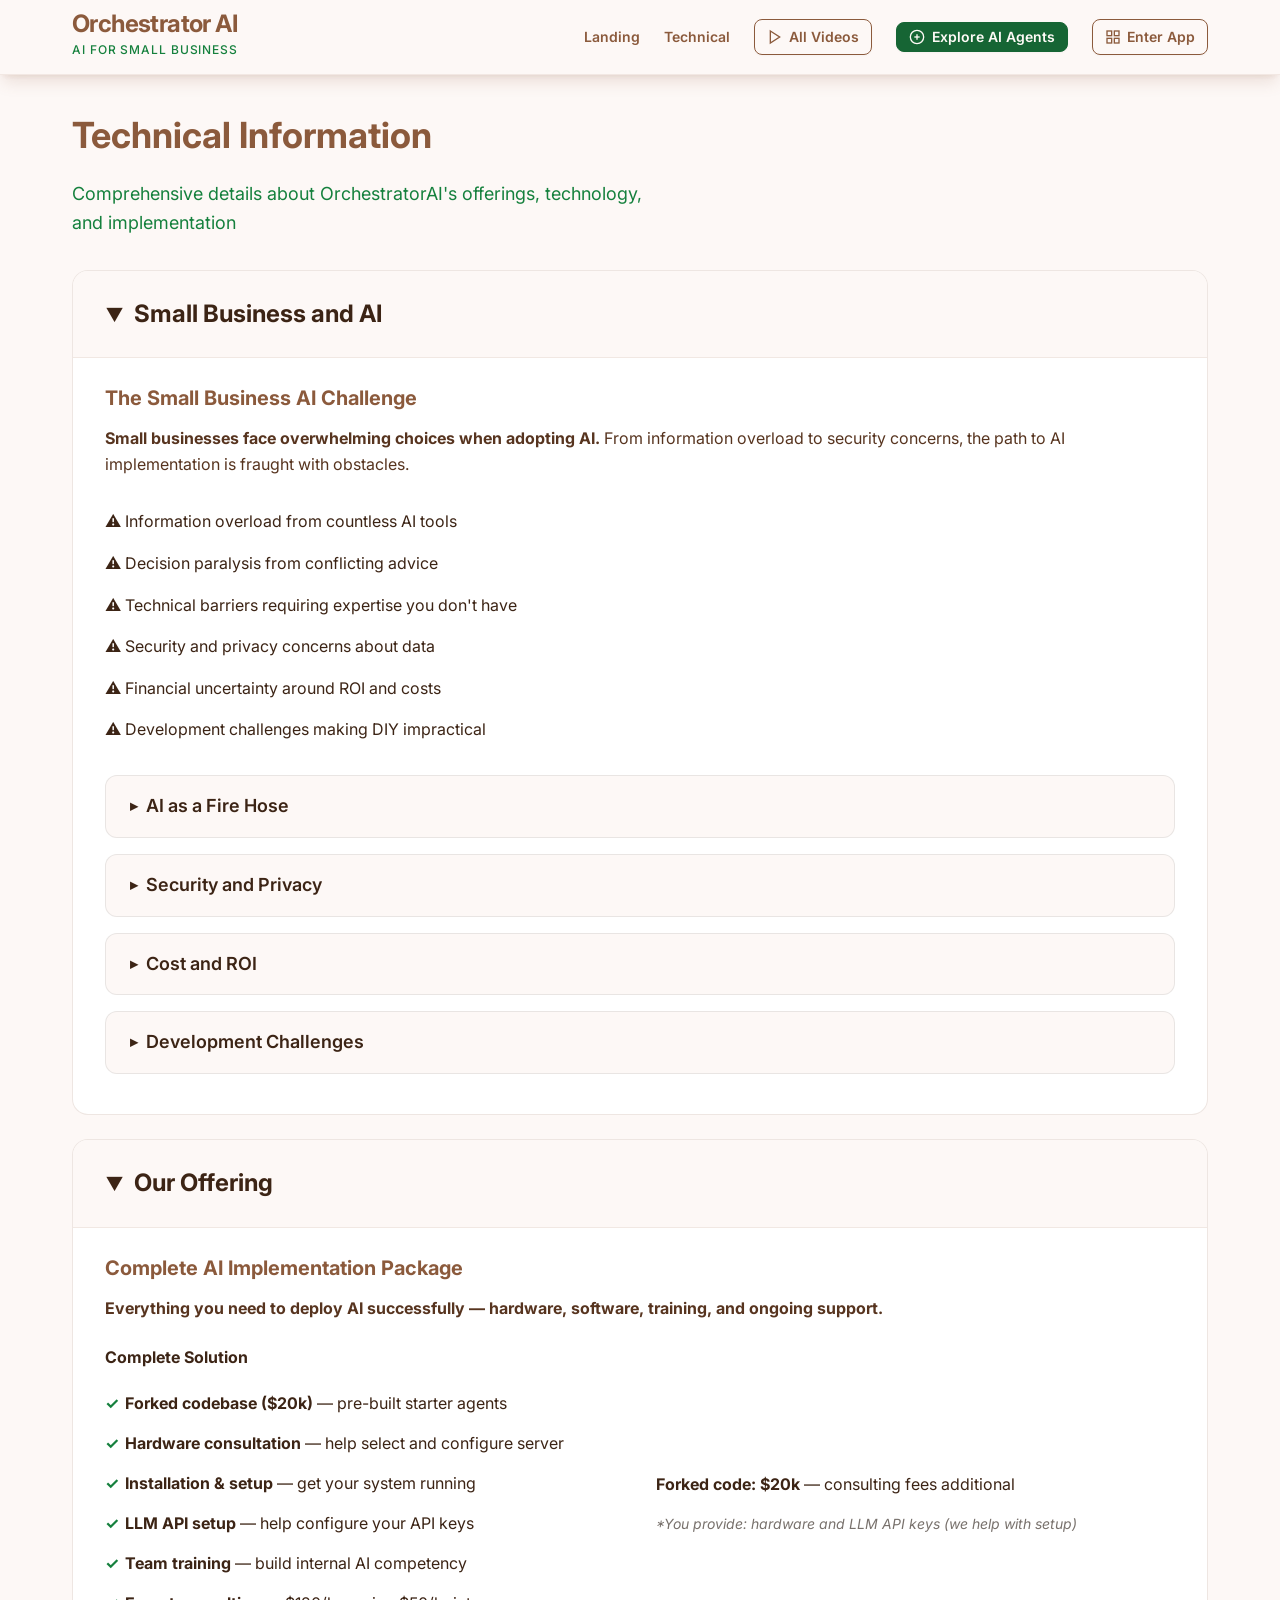
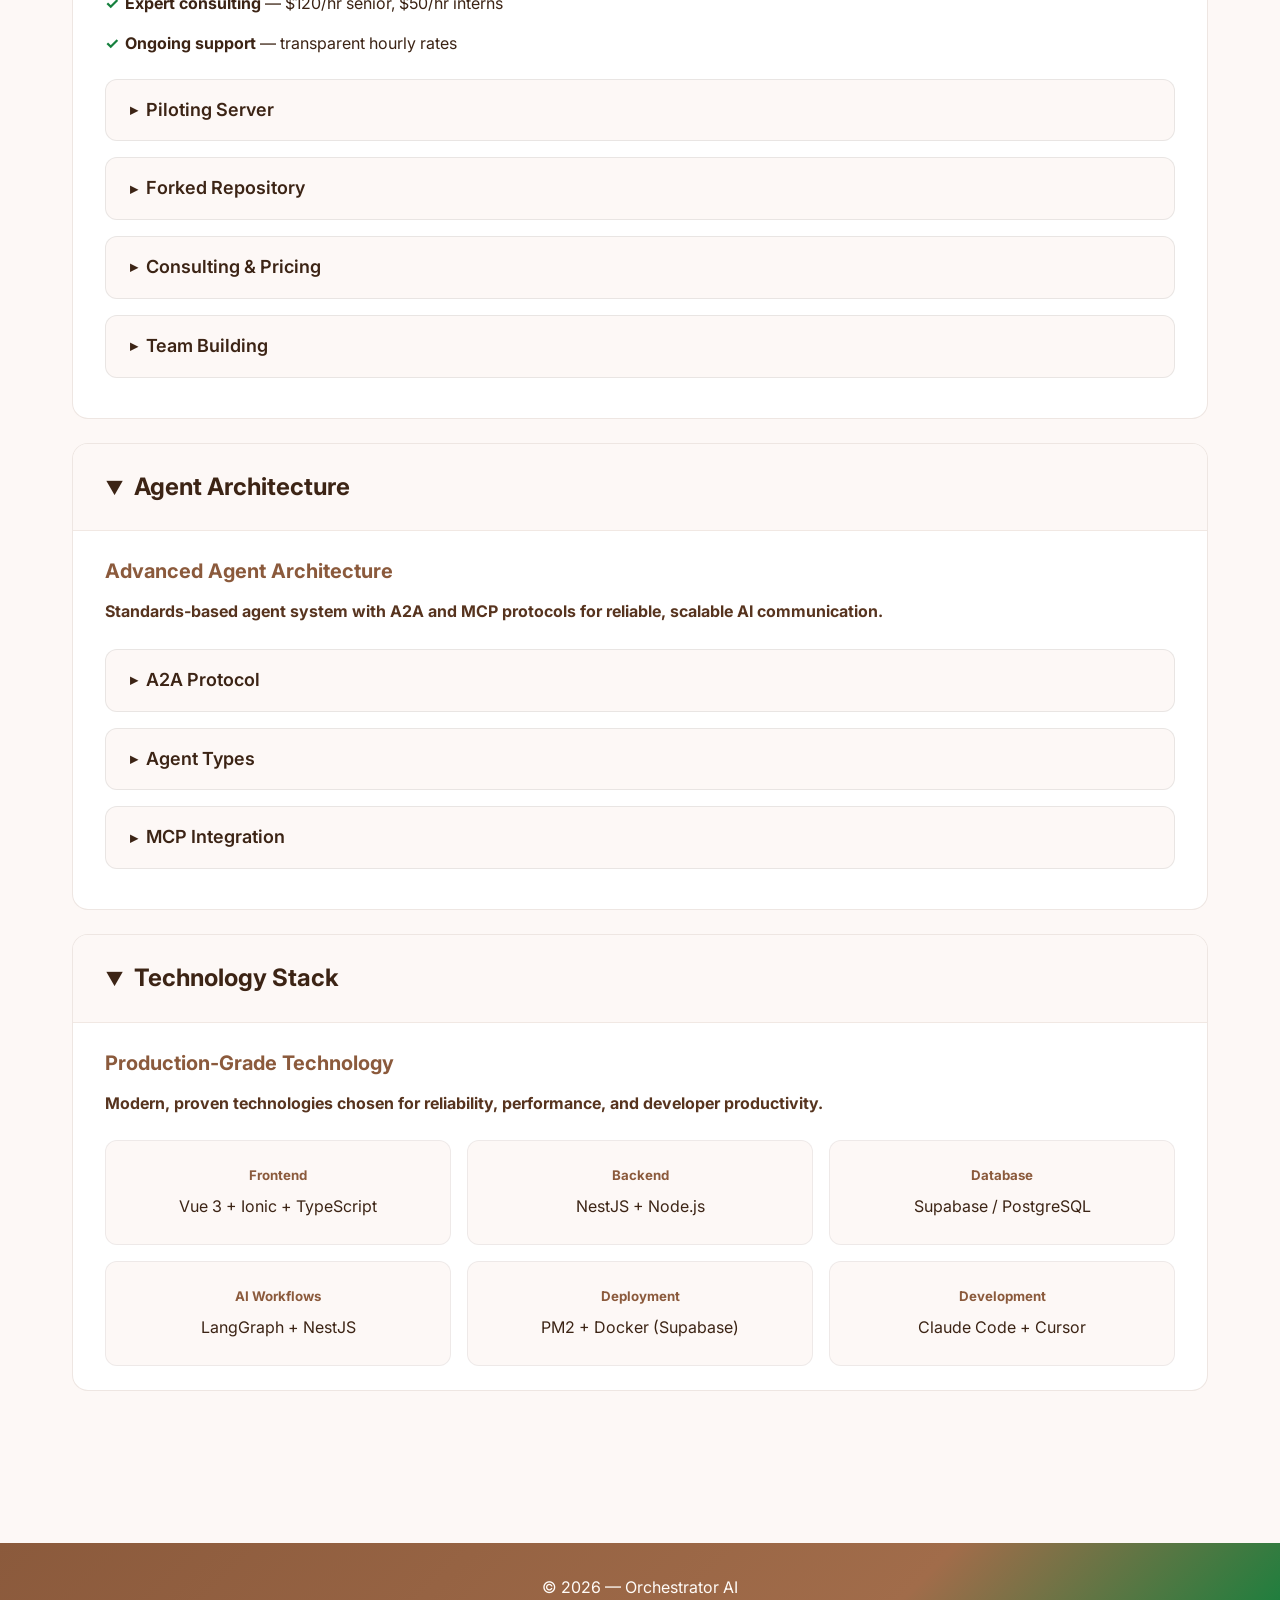
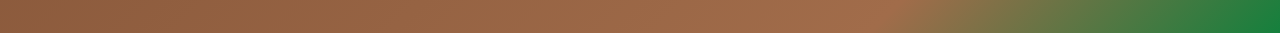
==== technical/index.html @ 0ea430de "deploy: initial landing page" ====
<!DOCTYPE html><html lang="en"> <head><meta charset="UTF-8"><meta name="viewport" content="width=device-width, initial-scale=1.0"><meta name="description" content="Production-grade AI workforce platform for small businesses. On-premise deployment, privacy-first, with intelligent agents that work for your team."><title>Technical Information — Orchestrator AI</title><link rel="icon" type="image/svg+xml" href="/favicon.svg"><link rel="stylesheet" href="/_astro/index.wTqC13aQ.css">
<link rel="stylesheet" href="/_astro/technical.DyMpdn0k.css"></head> <body>  <header class="landing-header" data-astro-cid-3ef6ksr2> <div class="header-content" data-astro-cid-3ef6ksr2> <a href="/" class="logo" data-astro-cid-3ef6ksr2> <h1 data-astro-cid-3ef6ksr2>Orchestrator AI</h1> <span class="tagline" data-astro-cid-3ef6ksr2>AI for Small Business</span> </a> <nav class="header-nav" data-astro-cid-3ef6ksr2> <a href="/" class="nav-link" data-astro-cid-3ef6ksr2>Landing</a> <a href="/technical" class="nav-link" data-astro-cid-3ef6ksr2>Technical</a> <a href="/videos" class="nav-link outline-btn" data-astro-cid-3ef6ksr2> <svg width="16" height="16" viewBox="0 0 24 24" fill="none" stroke="currentColor" stroke-width="2" data-astro-cid-3ef6ksr2><polygon points="5 3 19 12 5 21 5 3" data-astro-cid-3ef6ksr2></polygon></svg>
All Videos
</a> <button class="nav-link outline-btn agent-ideas-btn" onclick="window.openAgentIdeas && window.openAgentIdeas()" data-astro-cid-3ef6ksr2> <svg width="16" height="16" viewBox="0 0 24 24" fill="none" stroke="currentColor" stroke-width="2" data-astro-cid-3ef6ksr2><circle cx="12" cy="12" r="10" data-astro-cid-3ef6ksr2></circle><line x1="12" y1="8" x2="12" y2="16" data-astro-cid-3ef6ksr2></line><line x1="8" y1="12" x2="16" y2="12" data-astro-cid-3ef6ksr2></line></svg>
Explore AI Agents
</button> <a href="/login" class="nav-link outline-btn" data-astro-cid-3ef6ksr2> <svg width="16" height="16" viewBox="0 0 24 24" fill="none" stroke="currentColor" stroke-width="2" data-astro-cid-3ef6ksr2><rect x="3" y="3" width="7" height="7" data-astro-cid-3ef6ksr2></rect><rect x="14" y="3" width="7" height="7" data-astro-cid-3ef6ksr2></rect><rect x="14" y="14" width="7" height="7" data-astro-cid-3ef6ksr2></rect><rect x="3" y="14" width="7" height="7" data-astro-cid-3ef6ksr2></rect></svg>
Enter App
</a> </nav> </div> </header>  <div class="page-header" data-astro-cid-sjas5mjz> <div class="container" data-astro-cid-sjas5mjz> <h1 class="page-title" data-astro-cid-sjas5mjz>Technical Information</h1> <p class="page-subtitle" data-astro-cid-sjas5mjz>Comprehensive details about OrchestratorAI's offerings, technology, and implementation</p> </div> </div> <div class="accordion-container" data-astro-cid-sjas5mjz> <div class="container" data-astro-cid-sjas5mjz> <!-- Section 1: Small Business and AI --> <details class="main-accordion" open data-astro-cid-sjas5mjz> <summary data-astro-cid-sjas5mjz>Small Business and AI</summary> <div class="accordion-body" data-astro-cid-sjas5mjz> <h3 data-astro-cid-sjas5mjz>The Small Business AI Challenge</h3> <p data-astro-cid-sjas5mjz><strong data-astro-cid-sjas5mjz>Small businesses face overwhelming choices when adopting AI.</strong> From information overload to security concerns, the path to AI implementation is fraught with obstacles.</p> <ul class="challenge-list" data-astro-cid-sjas5mjz> <li data-astro-cid-sjas5mjz>Information overload from countless AI tools</li> <li data-astro-cid-sjas5mjz>Decision paralysis from conflicting advice</li> <li data-astro-cid-sjas5mjz>Technical barriers requiring expertise you don't have</li> <li data-astro-cid-sjas5mjz>Security and privacy concerns about data</li> <li data-astro-cid-sjas5mjz>Financial uncertainty around ROI and costs</li> <li data-astro-cid-sjas5mjz>Development challenges making DIY impractical</li> </ul> <details class="sub-accordion" data-astro-cid-sjas5mjz> <summary data-astro-cid-sjas5mjz>AI as a Fire Hose</summary> <div class="sub-body" data-astro-cid-sjas5mjz> <h4 data-astro-cid-sjas5mjz>Information Overload Challenge</h4> <p data-astro-cid-sjas5mjz><strong data-astro-cid-sjas5mjz>Nothing but promises and marketing — and 99% directed at large companies.</strong></p> <div class="two-col" data-astro-cid-sjas5mjz> <div data-astro-cid-sjas5mjz><h5 data-astro-cid-sjas5mjz>What You're Up Against</h5><ul data-astro-cid-sjas5mjz><li data-astro-cid-sjas5mjz><strong data-astro-cid-sjas5mjz>Countless AI tools</strong> available today</li><li data-astro-cid-sjas5mjz><strong data-astro-cid-sjas5mjz>New tools launched daily</strong> — impossible to keep up</li><li data-astro-cid-sjas5mjz><strong data-astro-cid-sjas5mjz>Conflicting reviews</strong> — every tool claims to be "the best"</li><li data-astro-cid-sjas5mjz><strong data-astro-cid-sjas5mjz>Technical complexity</strong> — most require technical expertise</li><li data-astro-cid-sjas5mjz><strong data-astro-cid-sjas5mjz>Integration challenges</strong> — tools don't work together</li></ul></div> <div data-astro-cid-sjas5mjz><h5 data-astro-cid-sjas5mjz>Our Approach</h5><ul class="solution" data-astro-cid-sjas5mjz><li data-astro-cid-sjas5mjz><strong data-astro-cid-sjas5mjz>Unique Small Business Focused</strong> — simple now and will grow with you</li><li data-astro-cid-sjas5mjz><strong data-astro-cid-sjas5mjz>Complete package</strong> — everything you need in one place</li><li data-astro-cid-sjas5mjz><strong data-astro-cid-sjas5mjz>Already working</strong> — no long term setup</li><li data-astro-cid-sjas5mjz><strong data-astro-cid-sjas5mjz>Less expensive to implement and grow</strong> — our consulting is affordable</li></ul></div> </div> </div> </details> <details class="sub-accordion" data-astro-cid-sjas5mjz> <summary data-astro-cid-sjas5mjz>Security and Privacy</summary> <div class="sub-body" data-astro-cid-sjas5mjz> <h4 data-astro-cid-sjas5mjz>LLM Security &amp; Privacy Concerns</h4> <p data-astro-cid-sjas5mjz><strong data-astro-cid-sjas5mjz>Most AI solutions expose your sensitive data to third-party servers and unknown security risks.</strong></p> <div class="two-col" data-astro-cid-sjas5mjz> <div data-astro-cid-sjas5mjz><h5 data-astro-cid-sjas5mjz>Common Security Risks</h5><ul data-astro-cid-sjas5mjz><li data-astro-cid-sjas5mjz><strong data-astro-cid-sjas5mjz>Data exposure</strong> — your conversations sent to external servers</li><li data-astro-cid-sjas5mjz><strong data-astro-cid-sjas5mjz>No data control</strong> — unclear where your information goes</li><li data-astro-cid-sjas5mjz><strong data-astro-cid-sjas5mjz>Compliance issues</strong> — GDPR, HIPAA, SOX violations</li><li data-astro-cid-sjas5mjz><strong data-astro-cid-sjas5mjz>Third-party breaches</strong> — you're at mercy of their security</li><li data-astro-cid-sjas5mjz><strong data-astro-cid-sjas5mjz>Model training</strong> — your data used to improve their models</li></ul></div> <div data-astro-cid-sjas5mjz><h5 data-astro-cid-sjas5mjz>Our Security-First Approach</h5><ul class="solution" data-astro-cid-sjas5mjz><li data-astro-cid-sjas5mjz><strong data-astro-cid-sjas5mjz>Local deployment</strong> — your data never leaves your premises</li><li data-astro-cid-sjas5mjz><strong data-astro-cid-sjas5mjz>Complete control</strong> — you own and control everything</li><li data-astro-cid-sjas5mjz><strong data-astro-cid-sjas5mjz>Compliance ready</strong> — meets enterprise security standards</li><li data-astro-cid-sjas5mjz><strong data-astro-cid-sjas5mjz>No external dependencies</strong> — defaults to offline</li><li data-astro-cid-sjas5mjz><strong data-astro-cid-sjas5mjz>Private models</strong> — your conversations stay private</li><li data-astro-cid-sjas5mjz><strong data-astro-cid-sjas5mjz>Audit trail</strong> — full visibility into all AI interactions</li></ul></div> </div> </div> </details> <details class="sub-accordion" data-astro-cid-sjas5mjz> <summary data-astro-cid-sjas5mjz>Cost and ROI</summary> <div class="sub-body" data-astro-cid-sjas5mjz> <h4 data-astro-cid-sjas5mjz>Financial Uncertainty &amp; Hidden Costs</h4> <p data-astro-cid-sjas5mjz><strong data-astro-cid-sjas5mjz>Most AI implementations come with unpredictable costs and unclear ROI timelines.</strong></p> <div class="two-col" data-astro-cid-sjas5mjz> <div data-astro-cid-sjas5mjz><h5 data-astro-cid-sjas5mjz>Typical Cost Problems</h5><ul data-astro-cid-sjas5mjz><li data-astro-cid-sjas5mjz><strong data-astro-cid-sjas5mjz>Hidden subscription fees</strong> — costs escalate with usage</li><li data-astro-cid-sjas5mjz><strong data-astro-cid-sjas5mjz>Per-user pricing</strong> — expensive as team grows</li><li data-astro-cid-sjas5mjz><strong data-astro-cid-sjas5mjz>API rate limits</strong> — throttling when you need it most</li><li data-astro-cid-sjas5mjz><strong data-astro-cid-sjas5mjz>Integration costs</strong> — expensive custom development</li><li data-astro-cid-sjas5mjz><strong data-astro-cid-sjas5mjz>Training expenses</strong> — months of learning curves</li></ul></div> <div data-astro-cid-sjas5mjz><h5 data-astro-cid-sjas5mjz>Our Transparent Pricing</h5><ul class="solution" data-astro-cid-sjas5mjz><li data-astro-cid-sjas5mjz><strong data-astro-cid-sjas5mjz>Mostly local models</strong> — less cloud LLM costs</li><li data-astro-cid-sjas5mjz><strong data-astro-cid-sjas5mjz>No per-user fees</strong> — unlimited team access*</li><li data-astro-cid-sjas5mjz><strong data-astro-cid-sjas5mjz>No usage limits</strong> — run as much as you want</li><li data-astro-cid-sjas5mjz><strong data-astro-cid-sjas5mjz>Affordable consulting</strong> — $120/hr expert, $50/hr interns</li><li data-astro-cid-sjas5mjz><strong data-astro-cid-sjas5mjz>Fast implementation</strong> — working in days, not months</li></ul></div> </div> <p class="footnote" data-astro-cid-sjas5mjz>* Growing local LLM usage may require multiple servers</p> </div> </details> <details class="sub-accordion" data-astro-cid-sjas5mjz> <summary data-astro-cid-sjas5mjz>Development Challenges</summary> <div class="sub-body" data-astro-cid-sjas5mjz> <h4 data-astro-cid-sjas5mjz>Development Barriers &amp; Complexity</h4> <p data-astro-cid-sjas5mjz><strong data-astro-cid-sjas5mjz>Building AI solutions from scratch requires specialized expertise and months of development time.</strong></p> <div class="two-col" data-astro-cid-sjas5mjz> <div data-astro-cid-sjas5mjz><h5 data-astro-cid-sjas5mjz>Development Barriers</h5><ul data-astro-cid-sjas5mjz><li data-astro-cid-sjas5mjz><strong data-astro-cid-sjas5mjz>Technical expertise</strong> — need AI/ML specialists</li><li data-astro-cid-sjas5mjz><strong data-astro-cid-sjas5mjz>Infrastructure setup</strong> — complex server configurations</li><li data-astro-cid-sjas5mjz><strong data-astro-cid-sjas5mjz>Model integration</strong> — connecting different AI services</li><li data-astro-cid-sjas5mjz><strong data-astro-cid-sjas5mjz>Security implementation</strong> — building safe systems</li><li data-astro-cid-sjas5mjz><strong data-astro-cid-sjas5mjz>Testing & debugging</strong> — months of trial and error</li></ul></div> <div data-astro-cid-sjas5mjz><h5 data-astro-cid-sjas5mjz>Our Pre-Built Solution</h5><ul class="solution" data-astro-cid-sjas5mjz><li data-astro-cid-sjas5mjz><strong data-astro-cid-sjas5mjz>Ready to deploy</strong> — tested and production-ready</li><li data-astro-cid-sjas5mjz><strong data-astro-cid-sjas5mjz>Rapid implementation</strong> — we help you code</li><li data-astro-cid-sjas5mjz><strong data-astro-cid-sjas5mjz>Integrated agents</strong> — multiple AI capabilities included</li><li data-astro-cid-sjas5mjz><strong data-astro-cid-sjas5mjz>Security built-in</strong> — enterprise-grade from day one</li><li data-astro-cid-sjas5mjz><strong data-astro-cid-sjas5mjz>Ongoing support</strong> — we handle updates and maintenance</li></ul></div> </div> </div> </details> </div> </details> <!-- Section 2: Our Offering --> <details class="main-accordion" open data-astro-cid-sjas5mjz> <summary data-astro-cid-sjas5mjz>Our Offering</summary> <div class="accordion-body" data-astro-cid-sjas5mjz> <h3 data-astro-cid-sjas5mjz>Complete AI Implementation Package</h3> <p data-astro-cid-sjas5mjz><strong data-astro-cid-sjas5mjz>Everything you need to deploy AI successfully — hardware, software, training, and ongoing support.</strong></p> <div class="two-col" data-astro-cid-sjas5mjz> <div data-astro-cid-sjas5mjz><h5 data-astro-cid-sjas5mjz>Complete Solution</h5><ul class="solution" data-astro-cid-sjas5mjz><li data-astro-cid-sjas5mjz><strong data-astro-cid-sjas5mjz>Forked codebase ($20k)</strong> — pre-built starter agents</li><li data-astro-cid-sjas5mjz><strong data-astro-cid-sjas5mjz>Hardware consultation</strong> — help select and configure server</li><li data-astro-cid-sjas5mjz><strong data-astro-cid-sjas5mjz>Installation &amp; setup</strong> — get your system running</li><li data-astro-cid-sjas5mjz><strong data-astro-cid-sjas5mjz>LLM API setup</strong> — help configure your API keys</li><li data-astro-cid-sjas5mjz><strong data-astro-cid-sjas5mjz>Team training</strong> — build internal AI competency</li><li data-astro-cid-sjas5mjz><strong data-astro-cid-sjas5mjz>Expert consulting</strong> — $120/hr senior, $50/hr interns</li><li data-astro-cid-sjas5mjz><strong data-astro-cid-sjas5mjz>Ongoing support</strong> — transparent hourly rates</li></ul></div> <div class="offering-footer" data-astro-cid-sjas5mjz><p data-astro-cid-sjas5mjz><strong data-astro-cid-sjas5mjz>Forked code: $20k</strong> — consulting fees additional</p><p class="footnote" data-astro-cid-sjas5mjz>*You provide: hardware and LLM API keys (we help with setup)</p></div> </div> <details class="sub-accordion" data-astro-cid-sjas5mjz> <summary data-astro-cid-sjas5mjz>Piloting Server</summary> <div class="sub-body" data-astro-cid-sjas5mjz> <h4 data-astro-cid-sjas5mjz>Your Local AI Hardware Setup</h4> <p data-astro-cid-sjas5mjz><strong data-astro-cid-sjas5mjz>We help you configure powerful NVIDIA hardware for exceptional AI performance with complete data privacy.</strong></p> <div class="two-col" data-astro-cid-sjas5mjz> <div data-astro-cid-sjas5mjz><h5 data-astro-cid-sjas5mjz>NVIDIA DGX Spark</h5><ul data-astro-cid-sjas5mjz><li data-astro-cid-sjas5mjz><strong data-astro-cid-sjas5mjz>NVIDIA GPU acceleration</strong> — industry-leading AI performance</li><li data-astro-cid-sjas5mjz><strong data-astro-cid-sjas5mjz>Blazing fast inference</strong> — optimized for local LLM workloads</li><li data-astro-cid-sjas5mjz><strong data-astro-cid-sjas5mjz>Scalable architecture</strong> — designed to grow with your needs</li><li data-astro-cid-sjas5mjz><strong data-astro-cid-sjas5mjz>Enterprise-grade reliability</strong> — built for production AI</li><li data-astro-cid-sjas5mjz><strong data-astro-cid-sjas5mjz>Efficient power consumption</strong> — cost-effective operation</li></ul></div> <div data-astro-cid-sjas5mjz><h5 data-astro-cid-sjas5mjz>Local Deployment Benefits</h5><ul class="solution" data-astro-cid-sjas5mjz><li data-astro-cid-sjas5mjz><strong data-astro-cid-sjas5mjz>Complete privacy</strong> — data never leaves your premises</li><li data-astro-cid-sjas5mjz><strong data-astro-cid-sjas5mjz>No cloud costs</strong> — eliminate subscription fees</li><li data-astro-cid-sjas5mjz><strong data-astro-cid-sjas5mjz>Consistent performance</strong> — no internet dependency</li><li data-astro-cid-sjas5mjz><strong data-astro-cid-sjas5mjz>Instant response</strong> — no network latency</li><li data-astro-cid-sjas5mjz><strong data-astro-cid-sjas5mjz>Full control</strong> — customize as needed</li><li data-astro-cid-sjas5mjz><strong data-astro-cid-sjas5mjz>Compliance ready</strong> — meets enterprise security standards</li></ul></div> </div> <p class="footnote" data-astro-cid-sjas5mjz>* You provide the server hardware. We recommend the NVIDIA DGX Spark as an ideal pilot machine.</p> </div> </details> <details class="sub-accordion" data-astro-cid-sjas5mjz> <summary data-astro-cid-sjas5mjz>Forked Repository</summary> <div class="sub-body" data-astro-cid-sjas5mjz> <h4 data-astro-cid-sjas5mjz>Pre-Built Agent Ecosystem</h4> <p data-astro-cid-sjas5mjz><strong data-astro-cid-sjas5mjz>Skip months of development with our battle-tested agent repository and starter templates.</strong></p> <div class="two-col" data-astro-cid-sjas5mjz> <div data-astro-cid-sjas5mjz><h5 data-astro-cid-sjas5mjz>Included Starter Agents</h5><ul data-astro-cid-sjas5mjz><li data-astro-cid-sjas5mjz><strong data-astro-cid-sjas5mjz>Content creation</strong> — blog posts, social media, marketing</li><li data-astro-cid-sjas5mjz><strong data-astro-cid-sjas5mjz>Data analysis</strong> — reports, insights, visualizations</li><li data-astro-cid-sjas5mjz><strong data-astro-cid-sjas5mjz>Customer service</strong> — support tickets, FAQ responses</li><li data-astro-cid-sjas5mjz><strong data-astro-cid-sjas5mjz>Code assistance</strong> — documentation, reviews, debugging</li><li data-astro-cid-sjas5mjz><strong data-astro-cid-sjas5mjz>Research &amp; summarization</strong> — market analysis, competitive intel</li><li data-astro-cid-sjas5mjz><strong data-astro-cid-sjas5mjz>Workflow automation</strong> — task management, notifications</li></ul></div> <div data-astro-cid-sjas5mjz><h5 data-astro-cid-sjas5mjz>Customization Capabilities</h5><ul class="solution" data-astro-cid-sjas5mjz><li data-astro-cid-sjas5mjz><strong data-astro-cid-sjas5mjz>Industry-specific templates</strong> — tailored to your business</li><li data-astro-cid-sjas5mjz><strong data-astro-cid-sjas5mjz>Custom agent creation</strong> — build new capabilities</li><li data-astro-cid-sjas5mjz><strong data-astro-cid-sjas5mjz>Privacy and security</strong> — enterprise-grade protection</li><li data-astro-cid-sjas5mjz><strong data-astro-cid-sjas5mjz>Local-LLM-centric</strong> — optimized for on-premises models</li><li data-astro-cid-sjas5mjz><strong data-astro-cid-sjas5mjz>Integration options</strong> — connect to your existing tools</li><li data-astro-cid-sjas5mjz><strong data-astro-cid-sjas5mjz>Brand customization</strong> — match your company voice</li></ul></div> </div> </div> </details> <details class="sub-accordion" data-astro-cid-sjas5mjz> <summary data-astro-cid-sjas5mjz>Consulting &amp; Pricing</summary> <div class="sub-body" data-astro-cid-sjas5mjz> <h4 data-astro-cid-sjas5mjz>Expert Guidance &amp; Transparent Pricing</h4> <p data-astro-cid-sjas5mjz><strong data-astro-cid-sjas5mjz>Comprehensive consulting from setup to success — transparent pricing, expert guidance, long-term partnership.</strong></p> <div class="two-col" data-astro-cid-sjas5mjz> <div data-astro-cid-sjas5mjz><h5 data-astro-cid-sjas5mjz>Our Consulting Approach</h5><ul data-astro-cid-sjas5mjz><li data-astro-cid-sjas5mjz><strong data-astro-cid-sjas5mjz>Initial assessment</strong> — understand your specific needs</li><li data-astro-cid-sjas5mjz><strong data-astro-cid-sjas5mjz>Custom implementation</strong> — tailored to your workflows</li><li data-astro-cid-sjas5mjz><strong data-astro-cid-sjas5mjz>Team training</strong> — build internal AI competency</li><li data-astro-cid-sjas5mjz><strong data-astro-cid-sjas5mjz>Change management</strong> — smooth adoption process</li><li data-astro-cid-sjas5mjz><strong data-astro-cid-sjas5mjz>Performance optimization</strong> — continuous improvement</li></ul></div> <div data-astro-cid-sjas5mjz><h5 data-astro-cid-sjas5mjz>Transparent Pricing</h5><ul class="solution" data-astro-cid-sjas5mjz><li data-astro-cid-sjas5mjz><strong data-astro-cid-sjas5mjz>$20k forked code package</strong> — battle-tested codebase</li><li data-astro-cid-sjas5mjz><strong data-astro-cid-sjas5mjz>Senior consulting</strong> — $120/hour expert guidance</li><li data-astro-cid-sjas5mjz><strong data-astro-cid-sjas5mjz>Intern support</strong> — $50/hour for routine tasks</li><li data-astro-cid-sjas5mjz><strong data-astro-cid-sjas5mjz>No hidden fees</strong> — clear, upfront pricing</li><li data-astro-cid-sjas5mjz><strong data-astro-cid-sjas5mjz>Flexible engagement</strong> — scale support as needed</li><li data-astro-cid-sjas5mjz><strong data-astro-cid-sjas5mjz>Knowledge transfer</strong> — build your team's capabilities</li></ul></div> </div> </div> </details> <details class="sub-accordion" data-astro-cid-sjas5mjz> <summary data-astro-cid-sjas5mjz>Team Building</summary> <div class="sub-body" data-astro-cid-sjas5mjz> <h4 data-astro-cid-sjas5mjz>AI Competency Development</h4> <p data-astro-cid-sjas5mjz><strong data-astro-cid-sjas5mjz>Build lasting AI expertise within your organization — sustainable adoption that reduces external dependency.</strong></p> <div class="two-col" data-astro-cid-sjas5mjz> <div data-astro-cid-sjas5mjz><h5 data-astro-cid-sjas5mjz>Training Programs</h5><ul data-astro-cid-sjas5mjz><li data-astro-cid-sjas5mjz><strong data-astro-cid-sjas5mjz>Leadership training</strong> — AI strategy and decision-making</li><li data-astro-cid-sjas5mjz><strong data-astro-cid-sjas5mjz>Technical training</strong> — hands-on system management</li><li data-astro-cid-sjas5mjz><strong data-astro-cid-sjas5mjz>User adoption</strong> — effective AI tool utilization</li><li data-astro-cid-sjas5mjz><strong data-astro-cid-sjas5mjz>Best practices</strong> — workflow optimization techniques</li><li data-astro-cid-sjas5mjz><strong data-astro-cid-sjas5mjz>Troubleshooting</strong> — common issues and solutions</li></ul></div> <div data-astro-cid-sjas5mjz><h5 data-astro-cid-sjas5mjz>Sustainable AI Adoption</h5><ul class="solution" data-astro-cid-sjas5mjz><li data-astro-cid-sjas5mjz><strong data-astro-cid-sjas5mjz>Internal champions</strong> — develop AI advocates</li><li data-astro-cid-sjas5mjz><strong data-astro-cid-sjas5mjz>Knowledge transfer</strong> — reduce consultant dependency</li><li data-astro-cid-sjas5mjz><strong data-astro-cid-sjas5mjz>Documentation</strong> — comprehensive internal guides</li><li data-astro-cid-sjas5mjz><strong data-astro-cid-sjas5mjz>Change management</strong> — smooth organizational transition</li><li data-astro-cid-sjas5mjz><strong data-astro-cid-sjas5mjz>Performance metrics</strong> — measure success and ROI</li></ul></div> </div> </div> </details> </div> </details> <!-- Section 3: Agent Architecture --> <details class="main-accordion" open data-astro-cid-sjas5mjz> <summary data-astro-cid-sjas5mjz>Agent Architecture</summary> <div class="accordion-body" data-astro-cid-sjas5mjz> <h3 data-astro-cid-sjas5mjz>Advanced Agent Architecture</h3> <p data-astro-cid-sjas5mjz><strong data-astro-cid-sjas5mjz>Standards-based agent system with A2A and MCP protocols for reliable, scalable AI communication.</strong></p> <details class="sub-accordion" data-astro-cid-sjas5mjz> <summary data-astro-cid-sjas5mjz>A2A Protocol</summary> <div class="sub-body" data-astro-cid-sjas5mjz> <h4 data-astro-cid-sjas5mjz>Agent-to-Agent Communication</h4> <p data-astro-cid-sjas5mjz><strong data-astro-cid-sjas5mjz>Google's open standard for agent interoperability — enabling agents to discover, communicate, and collaborate.</strong></p> <div class="two-col" data-astro-cid-sjas5mjz> <div data-astro-cid-sjas5mjz><h5 data-astro-cid-sjas5mjz>Protocol Features</h5><ul data-astro-cid-sjas5mjz><li data-astro-cid-sjas5mjz><strong data-astro-cid-sjas5mjz>Agent discovery</strong> — agents find and verify each other</li><li data-astro-cid-sjas5mjz><strong data-astro-cid-sjas5mjz>Task delegation</strong> — agents assign work to specialists</li><li data-astro-cid-sjas5mjz><strong data-astro-cid-sjas5mjz>Status tracking</strong> — real-time progress monitoring</li><li data-astro-cid-sjas5mjz><strong data-astro-cid-sjas5mjz>Error handling</strong> — graceful failure recovery</li></ul></div> <div data-astro-cid-sjas5mjz><h5 data-astro-cid-sjas5mjz>Our Implementation</h5><ul class="solution" data-astro-cid-sjas5mjz><li data-astro-cid-sjas5mjz><strong data-astro-cid-sjas5mjz>JSON-RPC 2.0</strong> — standard request/response format</li><li data-astro-cid-sjas5mjz><strong data-astro-cid-sjas5mjz>Transport types</strong> — strict contract enforcement</li><li data-astro-cid-sjas5mjz><strong data-astro-cid-sjas5mjz>ExecutionContext</strong> — full traceability capsule</li><li data-astro-cid-sjas5mjz><strong data-astro-cid-sjas5mjz>Multi-agent workflows</strong> — orchestrated collaboration</li></ul></div> </div> </div> </details> <details class="sub-accordion" data-astro-cid-sjas5mjz> <summary data-astro-cid-sjas5mjz>Agent Types</summary> <div class="sub-body" data-astro-cid-sjas5mjz> <h4 data-astro-cid-sjas5mjz>7 Specialized Agent Types</h4> <p data-astro-cid-sjas5mjz><strong data-astro-cid-sjas5mjz>Purpose-built agents for different task categories, each optimized for specific workloads.</strong></p> <ul class="agent-types-grid" data-astro-cid-sjas5mjz> <li data-astro-cid-sjas5mjz><strong data-astro-cid-sjas5mjz>Context Agents</strong> — Knowledge-based intelligence using markdown context files</li> <li data-astro-cid-sjas5mjz><strong data-astro-cid-sjas5mjz>RAG Agents</strong> — Retrieval-augmented generation with document collections</li> <li data-astro-cid-sjas5mjz><strong data-astro-cid-sjas5mjz>API Agents</strong> — External HTTP API integration and workflow orchestration</li> <li data-astro-cid-sjas5mjz><strong data-astro-cid-sjas5mjz>Media Agents</strong> — Image, video, and audio content generation</li> <li data-astro-cid-sjas5mjz><strong data-astro-cid-sjas5mjz>External Agents</strong> — A2A protocol communication with external services</li> <li data-astro-cid-sjas5mjz><strong data-astro-cid-sjas5mjz>Orchestrator Agents</strong> — Multi-agent coordination and workflow management</li> <li data-astro-cid-sjas5mjz><strong data-astro-cid-sjas5mjz>LangGraph Agents</strong> — State machine workflows with HITL support</li> </ul> </div> </details> <details class="sub-accordion" data-astro-cid-sjas5mjz> <summary data-astro-cid-sjas5mjz>MCP Integration</summary> <div class="sub-body" data-astro-cid-sjas5mjz> <h4 data-astro-cid-sjas5mjz>Model Context Protocol</h4> <p data-astro-cid-sjas5mjz><strong data-astro-cid-sjas5mjz>Anthropic's standard for connecting AI models to external tools and data sources.</strong></p> <div class="two-col" data-astro-cid-sjas5mjz> <div data-astro-cid-sjas5mjz><h5 data-astro-cid-sjas5mjz>MCP Capabilities</h5><ul data-astro-cid-sjas5mjz><li data-astro-cid-sjas5mjz><strong data-astro-cid-sjas5mjz>Tool access</strong> — file systems, databases, APIs</li><li data-astro-cid-sjas5mjz><strong data-astro-cid-sjas5mjz>Resource sharing</strong> — documents, schemas, data</li><li data-astro-cid-sjas5mjz><strong data-astro-cid-sjas5mjz>Prompt templates</strong> — reusable interaction patterns</li><li data-astro-cid-sjas5mjz><strong data-astro-cid-sjas5mjz>Sampling</strong> — controlled LLM interactions</li></ul></div> <div data-astro-cid-sjas5mjz><h5 data-astro-cid-sjas5mjz>Our Usage</h5><ul class="solution" data-astro-cid-sjas5mjz><li data-astro-cid-sjas5mjz><strong data-astro-cid-sjas5mjz>Database tools</strong> — direct Supabase access</li><li data-astro-cid-sjas5mjz><strong data-astro-cid-sjas5mjz>File operations</strong> — secure filesystem interaction</li><li data-astro-cid-sjas5mjz><strong data-astro-cid-sjas5mjz>N8N workflows</strong> — automated workflow triggers</li><li data-astro-cid-sjas5mjz><strong data-astro-cid-sjas5mjz>Custom tools</strong> — extensible tool registry</li></ul></div> </div> </div> </details> </div> </details> <!-- Section 4: Technology Stack --> <details class="main-accordion" open data-astro-cid-sjas5mjz> <summary data-astro-cid-sjas5mjz>Technology Stack</summary> <div class="accordion-body" data-astro-cid-sjas5mjz> <h3 data-astro-cid-sjas5mjz>Production-Grade Technology</h3> <p data-astro-cid-sjas5mjz><strong data-astro-cid-sjas5mjz>Modern, proven technologies chosen for reliability, performance, and developer productivity.</strong></p> <div class="tech-grid" data-astro-cid-sjas5mjz> <div class="tech-card" data-astro-cid-sjas5mjz><h5 data-astro-cid-sjas5mjz>Frontend</h5><p data-astro-cid-sjas5mjz>Vue 3 + Ionic + TypeScript</p></div> <div class="tech-card" data-astro-cid-sjas5mjz><h5 data-astro-cid-sjas5mjz>Backend</h5><p data-astro-cid-sjas5mjz>NestJS + Node.js</p></div> <div class="tech-card" data-astro-cid-sjas5mjz><h5 data-astro-cid-sjas5mjz>Database</h5><p data-astro-cid-sjas5mjz>Supabase / PostgreSQL</p></div> <div class="tech-card" data-astro-cid-sjas5mjz><h5 data-astro-cid-sjas5mjz>AI Workflows</h5><p data-astro-cid-sjas5mjz>LangGraph + NestJS</p></div> <div class="tech-card" data-astro-cid-sjas5mjz><h5 data-astro-cid-sjas5mjz>Deployment</h5><p data-astro-cid-sjas5mjz>PM2 + Docker (Supabase)</p></div> <div class="tech-card" data-astro-cid-sjas5mjz><h5 data-astro-cid-sjas5mjz>Development</h5><p data-astro-cid-sjas5mjz>Claude Code + Cursor</p></div> </div> </div> </details> </div> </div> <footer class="landing-footer" data-astro-cid-sz7xmlte> <div class="footer-content" data-astro-cid-sz7xmlte> <p data-astro-cid-sz7xmlte>&copy; 2026 — Orchestrator AI</p> </div> </footer>   <script type="module">const s=new IntersectionObserver(e=>{e.forEach(r=>{r.isIntersecting&&r.target.classList.add("is-visible")})},{threshold:.1,rootMargin:"0px 0px -50px 0px"});document.querySelectorAll(".animate-on-scroll").forEach(e=>s.observe(e));</script> </body> </html>
---- _astro/index.wTqC13aQ.css ----
@import"https://fonts.googleapis.com/css2?family=Inter:wght@300;400;500;600;700;800&display=swap";:root{--landing-primary: #8b5a3c;--landing-primary-light: #a16c4a;--landing-primary-dark: #6d4428;--landing-primary-50: #fdf8f6;--landing-primary-100: #f7ede7;--landing-primary-900: #3c2415;--landing-secondary: #15803d;--landing-secondary-light: #22c55e;--landing-accent: #166534;--landing-accent-light: #16a34a;--landing-warning: #ca8a04;--landing-dark: #3c2415;--landing-dark-light: #57341f;--landing-gray: #78716c;--landing-gray-light: #a8a29e;--landing-light: #fdf8f6;--landing-white: #fffbf7;--landing-gradient: linear-gradient(135deg, var(--landing-primary) 0%, var(--landing-primary-light) 70%, var(--landing-secondary) 100%);--landing-gradient-subtle: linear-gradient(135deg, var(--landing-primary-50) 0%, var(--landing-white) 100%);--landing-gradient-accent: linear-gradient(135deg, var(--landing-accent) 0%, var(--landing-accent-light) 100%);--font-heading: "Inter", -apple-system, BlinkMacSystemFont, "Segoe UI", sans-serif;--font-body: "Inter", -apple-system, BlinkMacSystemFont, "Segoe UI", sans-serif;--text-xs: .75rem;--text-sm: .875rem;--text-base: 1rem;--text-lg: 1.125rem;--text-xl: 1.25rem;--text-2xl: 1.5rem;--text-3xl: 1.875rem;--text-4xl: 2.25rem;--text-5xl: 3rem;--text-6xl: 3.75rem;--space-1: .25rem;--space-2: .5rem;--space-3: .75rem;--space-4: 1rem;--space-5: 1.25rem;--space-6: 1.5rem;--space-8: 2rem;--space-10: 2.5rem;--space-12: 3rem;--space-16: 4rem;--space-20: 5rem;--space-24: 6rem;--container-max-width: 1200px;--shadow-sm: 0 1px 2px 0 rgb(0 0 0 / .03);--shadow: 0 1px 3px 0 rgb(0 0 0 / .06), 0 1px 2px -1px rgb(0 0 0 / .06);--shadow-md: 0 4px 6px -1px rgb(0 0 0 / .08), 0 2px 4px -2px rgb(0 0 0 / .08);--shadow-lg: 0 10px 15px -3px rgb(0 0 0 / .08), 0 4px 6px -4px rgb(0 0 0 / .08);--shadow-xl: 0 20px 25px -5px rgb(0 0 0 / .08), 0 8px 10px -6px rgb(0 0 0 / .08);--shadow-brown: 0 10px 15px -3px rgb(139 90 60 / .15), 0 4px 6px -4px rgb(139 90 60 / .15);--radius-lg: .5rem;--radius-xl: .75rem;--radius-2xl: 1rem;--radius-3xl: 1.5rem;--radius-full: 9999px;--transition-smooth: all .3s cubic-bezier(.4, 0, .2, 1)}*,*:before,*:after{box-sizing:border-box;margin:0;padding:0}body{font-family:var(--font-body);line-height:1.6;color:var(--landing-dark);background:var(--landing-light);-webkit-font-smoothing:antialiased;-moz-osx-font-smoothing:grayscale}a{color:inherit;text-decoration:none}img{max-width:100%;height:auto}.container,.landing-section{max-width:var(--container-max-width);margin:0 auto;padding:0 var(--space-8)}@keyframes float{0%,to{transform:translateY(0) rotate(0);opacity:.05}50%{transform:translateY(-20px) rotate(10deg);opacity:.1}}@keyframes pulse{0%,to{transform:scale(1);text-shadow:0 4px 8px rgba(245,158,11,.3)}50%{transform:scale(1.05);text-shadow:0 6px 12px rgba(245,158,11,.5)}}@keyframes shimmer{0%{left:-100%}to{left:100%}}@keyframes progressShine{0%{transform:translate(-100%)}to{transform:translate(100%)}}.animate-on-scroll{opacity:0;transform:translateY(20px);transition:opacity .6s ease,transform .6s ease}.animate-on-scroll.is-visible{opacity:1;transform:translateY(0)}dialog.video-modal{width:90%;max-width:800px;border:none;border-radius:16px;padding:0;background:#fff;box-shadow:var(--shadow-xl)}dialog.video-modal::backdrop{background:#0009;backdrop-filter:blur(4px)}dialog.video-modal .modal-header{display:flex;justify-content:space-between;align-items:center;padding:1.5rem;background:var(--landing-gradient);color:#fff}dialog.video-modal .modal-header h2{margin:0;font-size:1.5rem;font-weight:600}dialog.video-modal .close-btn{background:#ffffff26;border:none;color:#fff;width:36px;height:36px;border-radius:50%;font-size:1.25rem;cursor:pointer;display:flex;align-items:center;justify-content:center;transition:background .2s}dialog.video-modal .close-btn:hover{background:#ffffff4d}dialog.video-modal .modal-body{padding:1rem;background:#f8fafc}dialog.video-modal .modal-body .video-wrapper{position:relative;width:100%;padding-bottom:56.25%;border-radius:12px;overflow:hidden}dialog.video-modal .modal-body .video-wrapper iframe{position:absolute;top:0;left:0;width:100%;height:100%;border:none}dialog.video-modal .modal-footer{padding:1rem 1.5rem;border-top:1px solid #e5e7eb;display:flex;justify-content:space-between;align-items:center}dialog.video-modal .modal-footer p{color:#6b7280;margin:0;font-size:var(--text-sm);flex:1}dialog.video-modal .modal-footer button{background:var(--landing-primary);color:#fff;border:none;padding:.5rem 1.25rem;border-radius:var(--radius-lg);font-weight:600;cursor:pointer;font-size:var(--text-sm)}@media(max-width:768px){.container,.landing-section{padding:0 var(--space-4)}}.landing-header[data-astro-cid-3ef6ksr2]{position:sticky;top:0;background:#fdf8f6f2;backdrop-filter:blur(20px);border-bottom:1px solid rgba(139,90,60,.1);z-index:1000;padding:var(--space-3) 0;box-shadow:var(--shadow-brown)}.white-bg[data-astro-cid-3ef6ksr2]{background:#fffffff2!important}.header-content[data-astro-cid-3ef6ksr2]{max-width:var(--container-max-width);margin:0 auto;padding:0 2rem;display:flex;justify-content:space-between;align-items:center;gap:1rem}.logo[data-astro-cid-3ef6ksr2]{display:block;transition:var(--transition-smooth)}.logo[data-astro-cid-3ef6ksr2]:hover{opacity:.8}.logo[data-astro-cid-3ef6ksr2] h1[data-astro-cid-3ef6ksr2]{font-size:var(--text-2xl);font-weight:700;color:var(--landing-primary);margin:0;line-height:1;letter-spacing:-.025em}.logo[data-astro-cid-3ef6ksr2] .tagline[data-astro-cid-3ef6ksr2]{font-size:var(--text-xs);color:var(--landing-secondary);font-weight:500;text-transform:uppercase;letter-spacing:.075em}.header-nav[data-astro-cid-3ef6ksr2]{display:flex;align-items:center;gap:1.5rem}.nav-link[data-astro-cid-3ef6ksr2]{color:var(--landing-primary);font-weight:600;font-size:var(--text-sm);transition:var(--transition-smooth);display:flex;align-items:center;gap:.4rem}.nav-link[data-astro-cid-3ef6ksr2]:hover{opacity:.7}.nav-link[data-astro-cid-3ef6ksr2].active{color:var(--landing-accent)}.outline-btn[data-astro-cid-3ef6ksr2]{border:1px solid var(--landing-primary);padding:.35rem .75rem;border-radius:var(--radius-lg);box-shadow:var(--shadow-sm)}.outline-btn[data-astro-cid-3ef6ksr2]:hover,.outline-btn[data-astro-cid-3ef6ksr2].active{background:var(--landing-primary);color:var(--landing-white);border-color:var(--landing-primary);transform:translateY(-1px)}.outline-btn[data-astro-cid-3ef6ksr2]:hover svg[data-astro-cid-3ef6ksr2],.outline-btn[data-astro-cid-3ef6ksr2].active svg[data-astro-cid-3ef6ksr2]{stroke:var(--landing-white)}.agent-ideas-btn[data-astro-cid-3ef6ksr2]{background:var(--landing-accent);color:var(--landing-white);border-color:var(--landing-accent);cursor:pointer;font-family:inherit}.agent-ideas-btn[data-astro-cid-3ef6ksr2]:hover{background:var(--landing-primary);border-color:var(--landing-primary)}@media(max-width:768px){.header-content[data-astro-cid-3ef6ksr2]{padding:0 1rem}.header-nav[data-astro-cid-3ef6ksr2]{gap:.75rem}.nav-link[data-astro-cid-3ef6ksr2]{font-size:.75rem}}.landing-footer[data-astro-cid-sz7xmlte]{background:var(--landing-gradient);color:var(--landing-white);padding:var(--space-8) 0;text-align:center;margin-top:var(--space-16)}.footer-content[data-astro-cid-sz7xmlte]{max-width:var(--container-max-width);margin:0 auto;padding:0 var(--space-8)}.footer-content[data-astro-cid-sz7xmlte] p[data-astro-cid-sz7xmlte]{margin:0;font-size:1rem;color:var(--landing-white)}
---- _astro/technical.DyMpdn0k.css ----
.page-header[data-astro-cid-sjas5mjz]{background:var(--landing-primary-50);padding:2rem 0 0;margin-bottom:1rem}.page-title[data-astro-cid-sjas5mjz]{font-size:var(--text-4xl);font-weight:700;color:var(--landing-primary);margin:0 0 1rem}.page-subtitle[data-astro-cid-sjas5mjz]{font-size:var(--text-lg);color:var(--landing-secondary);margin:0;max-width:600px}.accordion-container[data-astro-cid-sjas5mjz]{padding:var(--space-4) 0 var(--space-16)}.main-accordion[data-astro-cid-sjas5mjz]{margin-bottom:var(--space-6);border:1px solid rgba(139,90,60,.15);border-radius:var(--radius-2xl);overflow:hidden;background:#fff}.main-accordion[data-astro-cid-sjas5mjz]>summary[data-astro-cid-sjas5mjz]{font-size:var(--text-2xl);font-weight:700;color:var(--landing-dark);padding:var(--space-6) var(--space-8);cursor:pointer;background:var(--landing-primary-50);border-bottom:1px solid rgba(139,90,60,.1);list-style:none;display:flex;align-items:center;gap:var(--space-3)}.main-accordion[data-astro-cid-sjas5mjz]>summary[data-astro-cid-sjas5mjz]:before{content:"▶";font-size:.75em;transition:transform .2s}.main-accordion[data-astro-cid-sjas5mjz][open]>summary[data-astro-cid-sjas5mjz]:before{transform:rotate(90deg)}.main-accordion[data-astro-cid-sjas5mjz]>summary[data-astro-cid-sjas5mjz]::-webkit-details-marker{display:none}.accordion-body[data-astro-cid-sjas5mjz]{padding:var(--space-6) var(--space-8)}.accordion-body[data-astro-cid-sjas5mjz]>h3[data-astro-cid-sjas5mjz]{font-size:var(--text-xl);color:var(--landing-primary);margin-bottom:var(--space-3)}.accordion-body[data-astro-cid-sjas5mjz]>p[data-astro-cid-sjas5mjz]{color:var(--landing-dark-light);margin-bottom:var(--space-6);line-height:1.6}.sub-accordion[data-astro-cid-sjas5mjz]{margin:var(--space-4) 0;border:1px solid rgba(0,0,0,.08);border-radius:var(--radius-xl);background:var(--landing-primary-50)}.sub-accordion[data-astro-cid-sjas5mjz]>summary[data-astro-cid-sjas5mjz]{font-size:var(--text-lg);font-weight:600;color:var(--landing-dark);padding:var(--space-4) var(--space-6);cursor:pointer;list-style:none;display:flex;align-items:center;gap:var(--space-2)}.sub-accordion[data-astro-cid-sjas5mjz]>summary[data-astro-cid-sjas5mjz]:before{content:"▸";font-size:.85em;transition:transform .2s}.sub-accordion[data-astro-cid-sjas5mjz][open]>summary[data-astro-cid-sjas5mjz]:before{transform:rotate(90deg)}.sub-accordion[data-astro-cid-sjas5mjz]>summary[data-astro-cid-sjas5mjz]::-webkit-details-marker{display:none}.sub-body[data-astro-cid-sjas5mjz]{padding:var(--space-4) var(--space-6) var(--space-6)}.sub-body[data-astro-cid-sjas5mjz] h4[data-astro-cid-sjas5mjz]{font-size:var(--text-lg);color:var(--landing-primary);margin-bottom:var(--space-2)}.sub-body[data-astro-cid-sjas5mjz]>p[data-astro-cid-sjas5mjz]{color:var(--landing-dark-light);margin-bottom:var(--space-4)}.two-col[data-astro-cid-sjas5mjz]{display:grid;grid-template-columns:1fr 1fr;gap:var(--space-8);margin-top:var(--space-4)}.two-col[data-astro-cid-sjas5mjz] h5[data-astro-cid-sjas5mjz]{font-size:var(--text-base);font-weight:700;color:var(--landing-dark);margin-bottom:var(--space-3)}.two-col[data-astro-cid-sjas5mjz] ul[data-astro-cid-sjas5mjz]{list-style:none;padding:0}.two-col[data-astro-cid-sjas5mjz] ul[data-astro-cid-sjas5mjz] li[data-astro-cid-sjas5mjz]{padding:var(--space-2) 0;color:var(--landing-dark);line-height:1.5;padding-left:var(--space-5);position:relative}.two-col[data-astro-cid-sjas5mjz] ul[data-astro-cid-sjas5mjz] li[data-astro-cid-sjas5mjz]:before{content:"•";position:absolute;left:0;color:#ef4444;font-weight:700}.two-col[data-astro-cid-sjas5mjz] ul[data-astro-cid-sjas5mjz].solution li[data-astro-cid-sjas5mjz]:before{content:"✓";color:var(--landing-secondary)}.challenge-list[data-astro-cid-sjas5mjz]{list-style:none;padding:0;margin-bottom:var(--space-6)}.challenge-list[data-astro-cid-sjas5mjz] li[data-astro-cid-sjas5mjz]{padding:var(--space-2) 0;padding-left:var(--space-5);position:relative;color:var(--landing-dark)}.challenge-list[data-astro-cid-sjas5mjz] li[data-astro-cid-sjas5mjz]:before{content:"⚠";position:absolute;left:0}.agent-types-grid[data-astro-cid-sjas5mjz]{list-style:none;padding:0;display:grid;grid-template-columns:1fr 1fr;gap:var(--space-3)}.agent-types-grid[data-astro-cid-sjas5mjz] li[data-astro-cid-sjas5mjz]{padding:var(--space-4);background:#fff;border-radius:var(--radius-xl);border:1px solid rgba(0,0,0,.06);line-height:1.5}.tech-grid[data-astro-cid-sjas5mjz]{display:grid;grid-template-columns:repeat(3,1fr);gap:var(--space-4);margin-top:var(--space-6)}.tech-card[data-astro-cid-sjas5mjz]{background:var(--landing-primary-50);border-radius:var(--radius-xl);padding:var(--space-6);text-align:center;border:1px solid rgba(0,0,0,.06)}.tech-card[data-astro-cid-sjas5mjz] h5[data-astro-cid-sjas5mjz]{color:var(--landing-primary);margin-bottom:var(--space-2);font-weight:700}.tech-card[data-astro-cid-sjas5mjz] p[data-astro-cid-sjas5mjz]{color:var(--landing-dark);margin:0}.offering-footer[data-astro-cid-sjas5mjz]{display:flex;flex-direction:column;justify-content:center}.offering-footer[data-astro-cid-sjas5mjz] p[data-astro-cid-sjas5mjz]{margin:var(--space-2) 0}.footnote[data-astro-cid-sjas5mjz]{font-size:var(--text-sm);color:var(--landing-gray);font-style:italic;margin-top:var(--space-4)}@media(max-width:768px){.two-col[data-astro-cid-sjas5mjz]{grid-template-columns:1fr;gap:var(--space-4)}.agent-types-grid[data-astro-cid-sjas5mjz]{grid-template-columns:1fr}.tech-grid[data-astro-cid-sjas5mjz]{grid-template-columns:1fr 1fr}.page-title[data-astro-cid-sjas5mjz]{font-size:var(--text-3xl)}.main-accordion[data-astro-cid-sjas5mjz]>summary[data-astro-cid-sjas5mjz]{font-size:var(--text-xl);padding:var(--space-4) var(--space-6)}.accordion-body[data-astro-cid-sjas5mjz]{padding:var(--space-4) var(--space-6)}}
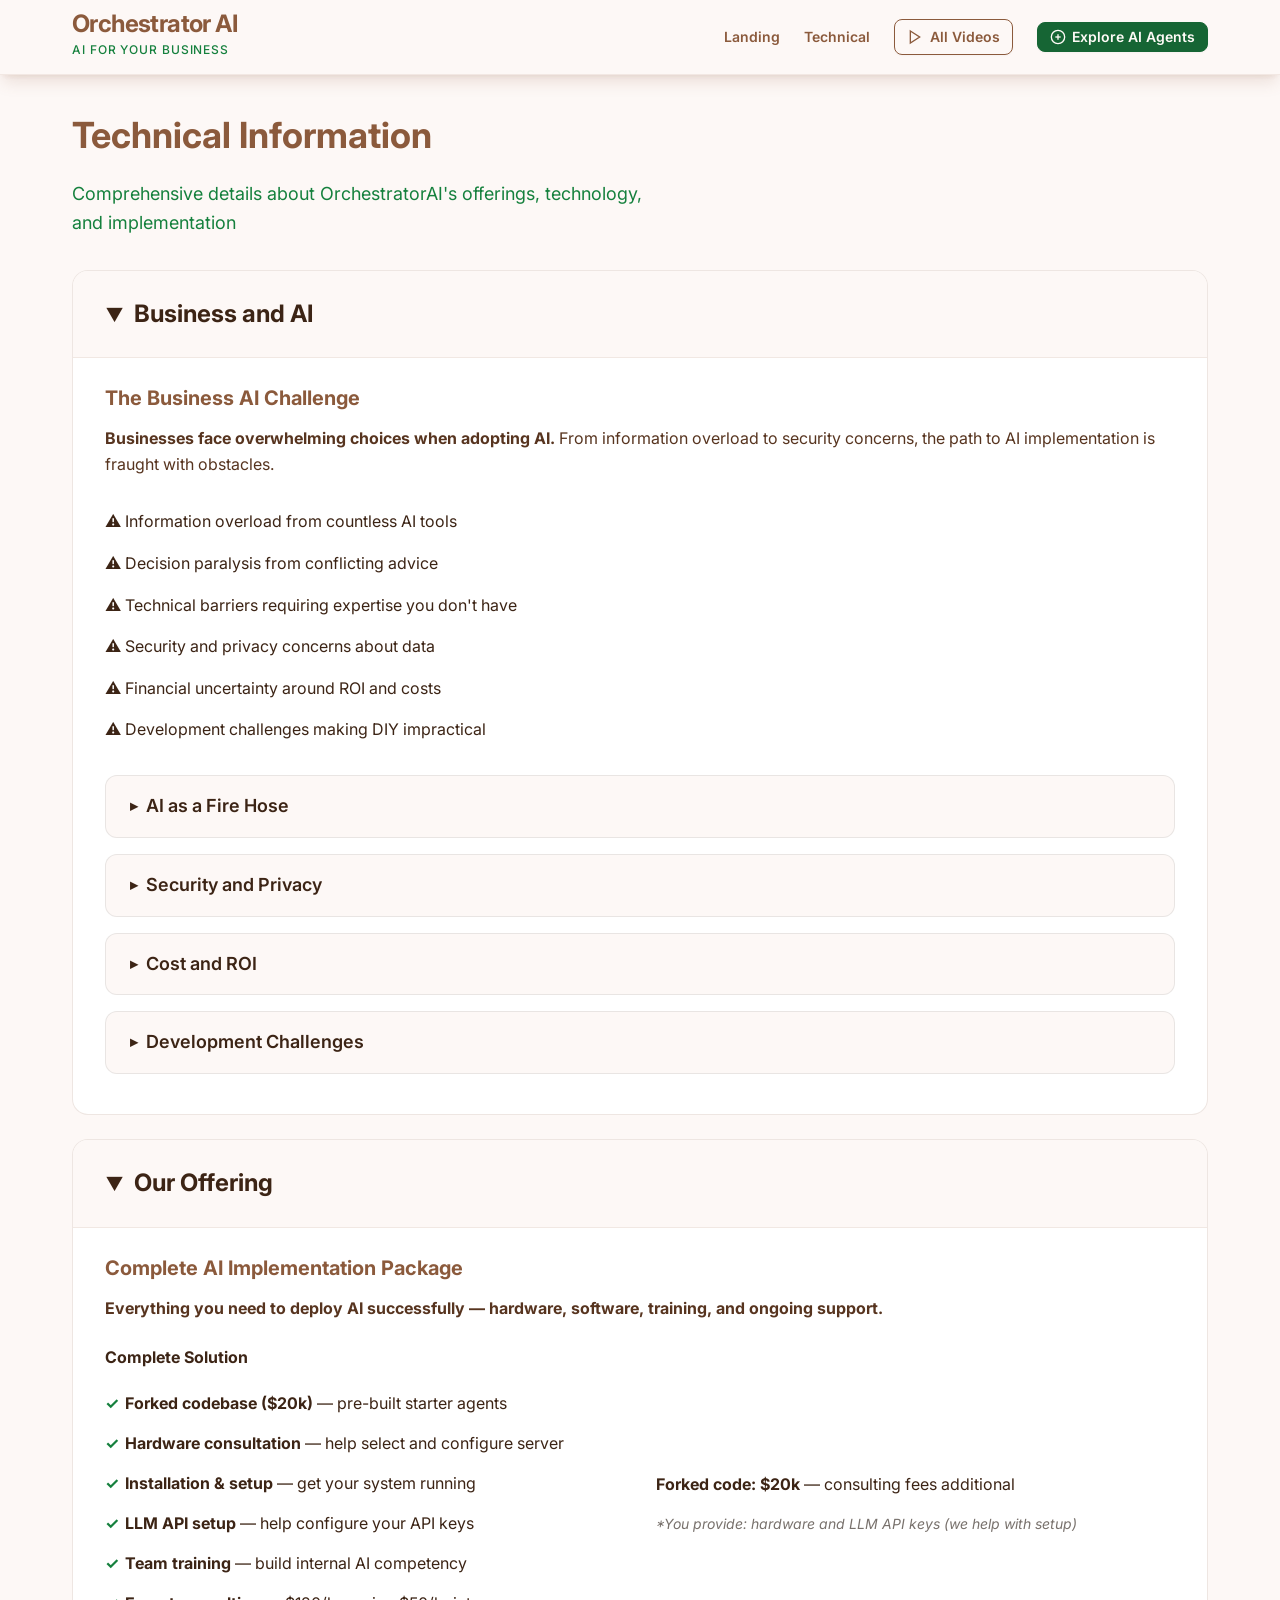
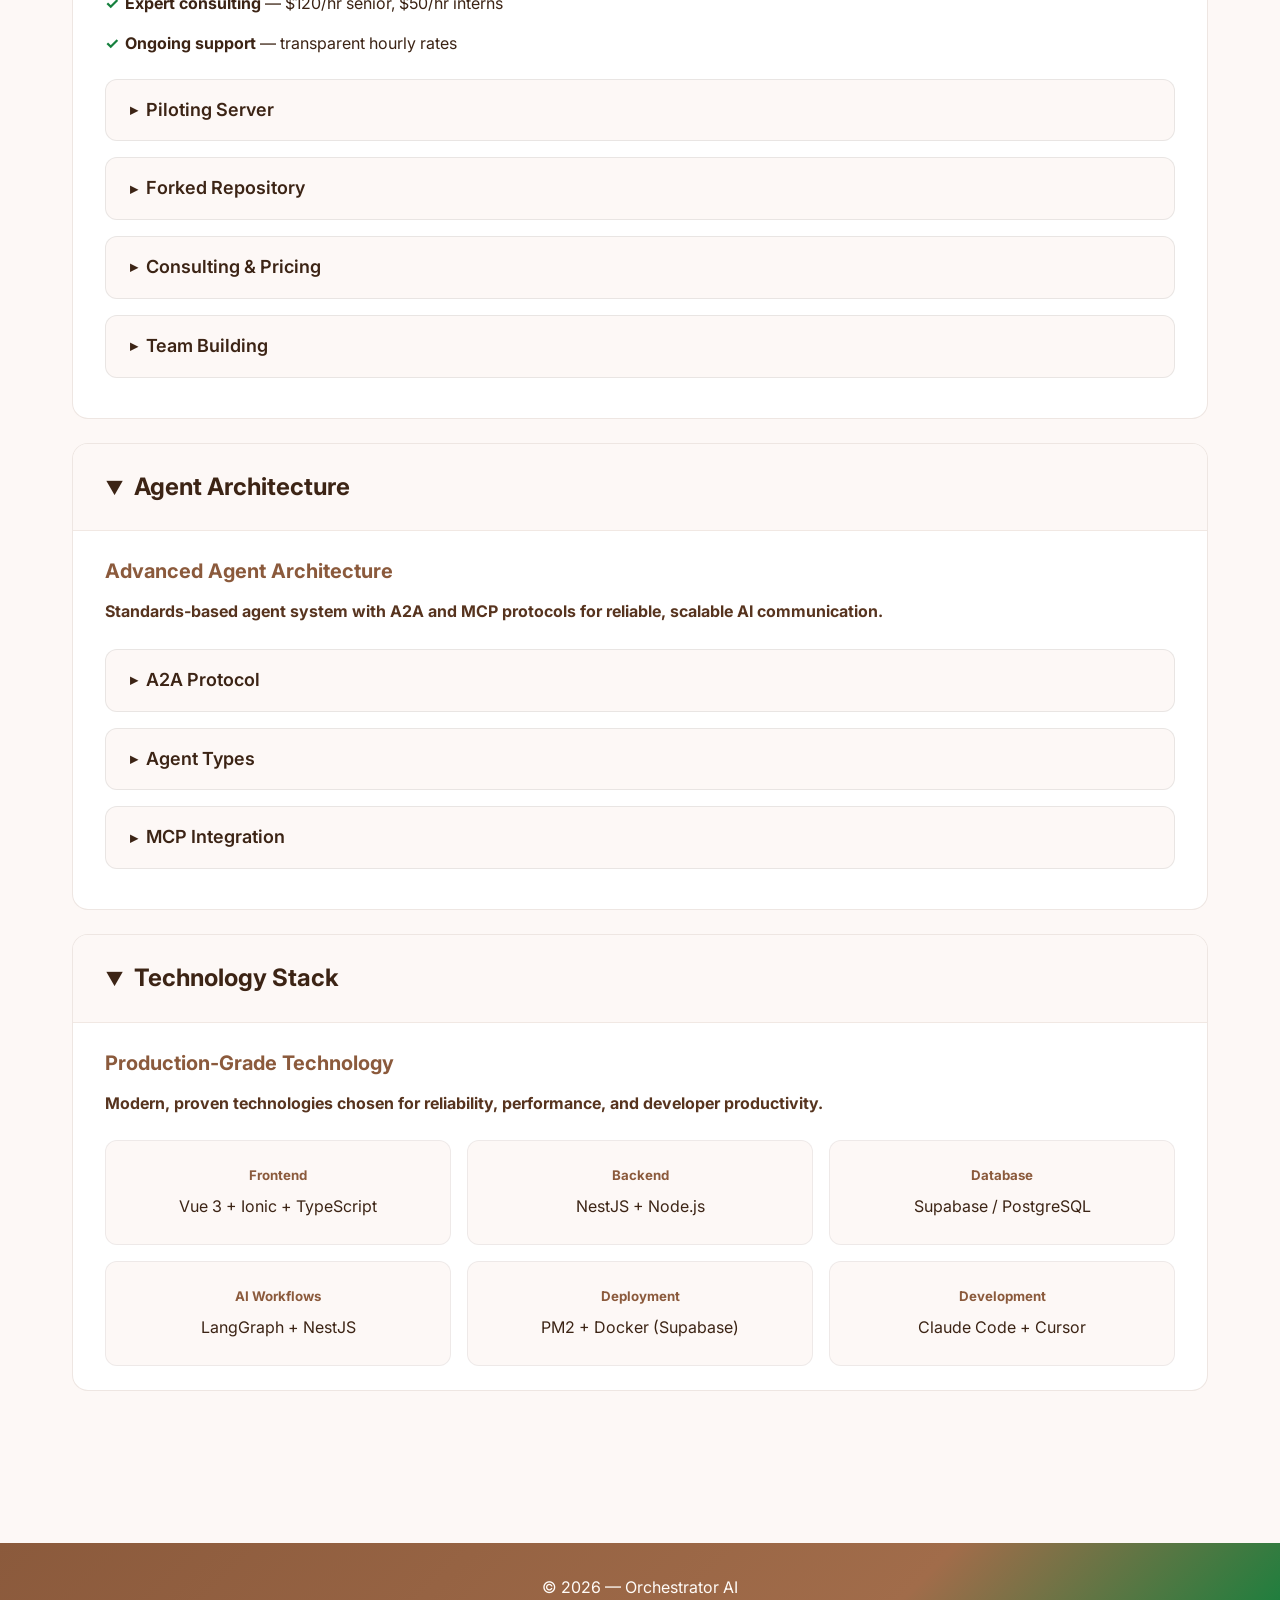
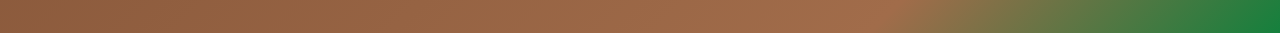
==== commit 8ca70989: "deploy: landing page from c740b9ed" ====
--- a/technical/index.html
+++ b/technical/index.html
@@ -1,8 +1,6 @@
-<!DOCTYPE html><html lang="en"> <head><meta charset="UTF-8"><meta name="viewport" content="width=device-width, initial-scale=1.0"><meta name="description" content="Production-grade AI workforce platform for small businesses. On-premise deployment, privacy-first, with intelligent agents that work for your team."><title>Technical Information — Orchestrator AI</title><link rel="icon" type="image/svg+xml" href="/favicon.svg"><link rel="stylesheet" href="/_astro/index.wTqC13aQ.css">
-<link rel="stylesheet" href="/_astro/technical.DyMpdn0k.css"></head> <body>  <header class="landing-header" data-astro-cid-3ef6ksr2> <div class="header-content" data-astro-cid-3ef6ksr2> <a href="/" class="logo" data-astro-cid-3ef6ksr2> <h1 data-astro-cid-3ef6ksr2>Orchestrator AI</h1> <span class="tagline" data-astro-cid-3ef6ksr2>AI for Small Business</span> </a> <nav class="header-nav" data-astro-cid-3ef6ksr2> <a href="/" class="nav-link" data-astro-cid-3ef6ksr2>Landing</a> <a href="/technical" class="nav-link" data-astro-cid-3ef6ksr2>Technical</a> <a href="/videos" class="nav-link outline-btn" data-astro-cid-3ef6ksr2> <svg width="16" height="16" viewBox="0 0 24 24" fill="none" stroke="currentColor" stroke-width="2" data-astro-cid-3ef6ksr2><polygon points="5 3 19 12 5 21 5 3" data-astro-cid-3ef6ksr2></polygon></svg>
+<!DOCTYPE html><html lang="en"> <head><meta charset="UTF-8"><meta name="viewport" content="width=device-width, initial-scale=1.0"><meta name="description" content="Production-grade AI workforce platform for businesses. On-premise deployment, privacy-first, with intelligent agents that work for your team."><title>Technical Information — Orchestrator AI</title><link rel="icon" type="image/svg+xml" href="/favicon.svg"><link rel="stylesheet" href="/_astro/index.wTqC13aQ.css">
+<link rel="stylesheet" href="/_astro/technical.DyMpdn0k.css"></head> <body>  <header class="landing-header" data-astro-cid-3ef6ksr2> <div class="header-content" data-astro-cid-3ef6ksr2> <a href="/" class="logo" data-astro-cid-3ef6ksr2> <h1 data-astro-cid-3ef6ksr2>Orchestrator AI</h1> <span class="tagline" data-astro-cid-3ef6ksr2>AI for Your Business</span> </a> <nav class="header-nav" data-astro-cid-3ef6ksr2> <a href="/" class="nav-link" data-astro-cid-3ef6ksr2>Landing</a> <a href="/technical" class="nav-link" data-astro-cid-3ef6ksr2>Technical</a> <a href="/videos" class="nav-link outline-btn" data-astro-cid-3ef6ksr2> <svg width="16" height="16" viewBox="0 0 24 24" fill="none" stroke="currentColor" stroke-width="2" data-astro-cid-3ef6ksr2><polygon points="5 3 19 12 5 21 5 3" data-astro-cid-3ef6ksr2></polygon></svg>
 All Videos
 </a> <button class="nav-link outline-btn agent-ideas-btn" onclick="window.openAgentIdeas && window.openAgentIdeas()" data-astro-cid-3ef6ksr2> <svg width="16" height="16" viewBox="0 0 24 24" fill="none" stroke="currentColor" stroke-width="2" data-astro-cid-3ef6ksr2><circle cx="12" cy="12" r="10" data-astro-cid-3ef6ksr2></circle><line x1="12" y1="8" x2="12" y2="16" data-astro-cid-3ef6ksr2></line><line x1="8" y1="12" x2="16" y2="12" data-astro-cid-3ef6ksr2></line></svg>
 Explore AI Agents
-</button> <a href="/login" class="nav-link outline-btn" data-astro-cid-3ef6ksr2> <svg width="16" height="16" viewBox="0 0 24 24" fill="none" stroke="currentColor" stroke-width="2" data-astro-cid-3ef6ksr2><rect x="3" y="3" width="7" height="7" data-astro-cid-3ef6ksr2></rect><rect x="14" y="3" width="7" height="7" data-astro-cid-3ef6ksr2></rect><rect x="14" y="14" width="7" height="7" data-astro-cid-3ef6ksr2></rect><rect x="3" y="14" width="7" height="7" data-astro-cid-3ef6ksr2></rect></svg>
-Enter App
-</a> </nav> </div> </header>  <div class="page-header" data-astro-cid-sjas5mjz> <div class="container" data-astro-cid-sjas5mjz> <h1 class="page-title" data-astro-cid-sjas5mjz>Technical Information</h1> <p class="page-subtitle" data-astro-cid-sjas5mjz>Comprehensive details about OrchestratorAI's offerings, technology, and implementation</p> </div> </div> <div class="accordion-container" data-astro-cid-sjas5mjz> <div class="container" data-astro-cid-sjas5mjz> <!-- Section 1: Small Business and AI --> <details class="main-accordion" open data-astro-cid-sjas5mjz> <summary data-astro-cid-sjas5mjz>Small Business and AI</summary> <div class="accordion-body" data-astro-cid-sjas5mjz> <h3 data-astro-cid-sjas5mjz>The Small Business AI Challenge</h3> <p data-astro-cid-sjas5mjz><strong data-astro-cid-sjas5mjz>Small businesses face overwhelming choices when adopting AI.</strong> From information overload to security concerns, the path to AI implementation is fraught with obstacles.</p> <ul class="challenge-list" data-astro-cid-sjas5mjz> <li data-astro-cid-sjas5mjz>Information overload from countless AI tools</li> <li data-astro-cid-sjas5mjz>Decision paralysis from conflicting advice</li> <li data-astro-cid-sjas5mjz>Technical barriers requiring expertise you don't have</li> <li data-astro-cid-sjas5mjz>Security and privacy concerns about data</li> <li data-astro-cid-sjas5mjz>Financial uncertainty around ROI and costs</li> <li data-astro-cid-sjas5mjz>Development challenges making DIY impractical</li> </ul> <details class="sub-accordion" data-astro-cid-sjas5mjz> <summary data-astro-cid-sjas5mjz>AI as a Fire Hose</summary> <div class="sub-body" data-astro-cid-sjas5mjz> <h4 data-astro-cid-sjas5mjz>Information Overload Challenge</h4> <p data-astro-cid-sjas5mjz><strong data-astro-cid-sjas5mjz>Nothing but promises and marketing — and 99% directed at large companies.</strong></p> <div class="two-col" data-astro-cid-sjas5mjz> <div data-astro-cid-sjas5mjz><h5 data-astro-cid-sjas5mjz>What You're Up Against</h5><ul data-astro-cid-sjas5mjz><li data-astro-cid-sjas5mjz><strong data-astro-cid-sjas5mjz>Countless AI tools</strong> available today</li><li data-astro-cid-sjas5mjz><strong data-astro-cid-sjas5mjz>New tools launched daily</strong> — impossible to keep up</li><li data-astro-cid-sjas5mjz><strong data-astro-cid-sjas5mjz>Conflicting reviews</strong> — every tool claims to be "the best"</li><li data-astro-cid-sjas5mjz><strong data-astro-cid-sjas5mjz>Technical complexity</strong> — most require technical expertise</li><li data-astro-cid-sjas5mjz><strong data-astro-cid-sjas5mjz>Integration challenges</strong> — tools don't work together</li></ul></div> <div data-astro-cid-sjas5mjz><h5 data-astro-cid-sjas5mjz>Our Approach</h5><ul class="solution" data-astro-cid-sjas5mjz><li data-astro-cid-sjas5mjz><strong data-astro-cid-sjas5mjz>Unique Small Business Focused</strong> — simple now and will grow with you</li><li data-astro-cid-sjas5mjz><strong data-astro-cid-sjas5mjz>Complete package</strong> — everything you need in one place</li><li data-astro-cid-sjas5mjz><strong data-astro-cid-sjas5mjz>Already working</strong> — no long term setup</li><li data-astro-cid-sjas5mjz><strong data-astro-cid-sjas5mjz>Less expensive to implement and grow</strong> — our consulting is affordable</li></ul></div> </div> </div> </details> <details class="sub-accordion" data-astro-cid-sjas5mjz> <summary data-astro-cid-sjas5mjz>Security and Privacy</summary> <div class="sub-body" data-astro-cid-sjas5mjz> <h4 data-astro-cid-sjas5mjz>LLM Security &amp; Privacy Concerns</h4> <p data-astro-cid-sjas5mjz><strong data-astro-cid-sjas5mjz>Most AI solutions expose your sensitive data to third-party servers and unknown security risks.</strong></p> <div class="two-col" data-astro-cid-sjas5mjz> <div data-astro-cid-sjas5mjz><h5 data-astro-cid-sjas5mjz>Common Security Risks</h5><ul data-astro-cid-sjas5mjz><li data-astro-cid-sjas5mjz><strong data-astro-cid-sjas5mjz>Data exposure</strong> — your conversations sent to external servers</li><li data-astro-cid-sjas5mjz><strong data-astro-cid-sjas5mjz>No data control</strong> — unclear where your information goes</li><li data-astro-cid-sjas5mjz><strong data-astro-cid-sjas5mjz>Compliance issues</strong> — GDPR, HIPAA, SOX violations</li><li data-astro-cid-sjas5mjz><strong data-astro-cid-sjas5mjz>Third-party breaches</strong> — you're at mercy of their security</li><li data-astro-cid-sjas5mjz><strong data-astro-cid-sjas5mjz>Model training</strong> — your data used to improve their models</li></ul></div> <div data-astro-cid-sjas5mjz><h5 data-astro-cid-sjas5mjz>Our Security-First Approach</h5><ul class="solution" data-astro-cid-sjas5mjz><li data-astro-cid-sjas5mjz><strong data-astro-cid-sjas5mjz>Local deployment</strong> — your data never leaves your premises</li><li data-astro-cid-sjas5mjz><strong data-astro-cid-sjas5mjz>Complete control</strong> — you own and control everything</li><li data-astro-cid-sjas5mjz><strong data-astro-cid-sjas5mjz>Compliance ready</strong> — meets enterprise security standards</li><li data-astro-cid-sjas5mjz><strong data-astro-cid-sjas5mjz>No external dependencies</strong> — defaults to offline</li><li data-astro-cid-sjas5mjz><strong data-astro-cid-sjas5mjz>Private models</strong> — your conversations stay private</li><li data-astro-cid-sjas5mjz><strong data-astro-cid-sjas5mjz>Audit trail</strong> — full visibility into all AI interactions</li></ul></div> </div> </div> </details> <details class="sub-accordion" data-astro-cid-sjas5mjz> <summary data-astro-cid-sjas5mjz>Cost and ROI</summary> <div class="sub-body" data-astro-cid-sjas5mjz> <h4 data-astro-cid-sjas5mjz>Financial Uncertainty &amp; Hidden Costs</h4> <p data-astro-cid-sjas5mjz><strong data-astro-cid-sjas5mjz>Most AI implementations come with unpredictable costs and unclear ROI timelines.</strong></p> <div class="two-col" data-astro-cid-sjas5mjz> <div data-astro-cid-sjas5mjz><h5 data-astro-cid-sjas5mjz>Typical Cost Problems</h5><ul data-astro-cid-sjas5mjz><li data-astro-cid-sjas5mjz><strong data-astro-cid-sjas5mjz>Hidden subscription fees</strong> — costs escalate with usage</li><li data-astro-cid-sjas5mjz><strong data-astro-cid-sjas5mjz>Per-user pricing</strong> — expensive as team grows</li><li data-astro-cid-sjas5mjz><strong data-astro-cid-sjas5mjz>API rate limits</strong> — throttling when you need it most</li><li data-astro-cid-sjas5mjz><strong data-astro-cid-sjas5mjz>Integration costs</strong> — expensive custom development</li><li data-astro-cid-sjas5mjz><strong data-astro-cid-sjas5mjz>Training expenses</strong> — months of learning curves</li></ul></div> <div data-astro-cid-sjas5mjz><h5 data-astro-cid-sjas5mjz>Our Transparent Pricing</h5><ul class="solution" data-astro-cid-sjas5mjz><li data-astro-cid-sjas5mjz><strong data-astro-cid-sjas5mjz>Mostly local models</strong> — less cloud LLM costs</li><li data-astro-cid-sjas5mjz><strong data-astro-cid-sjas5mjz>No per-user fees</strong> — unlimited team access*</li><li data-astro-cid-sjas5mjz><strong data-astro-cid-sjas5mjz>No usage limits</strong> — run as much as you want</li><li data-astro-cid-sjas5mjz><strong data-astro-cid-sjas5mjz>Affordable consulting</strong> — $120/hr expert, $50/hr interns</li><li data-astro-cid-sjas5mjz><strong data-astro-cid-sjas5mjz>Fast implementation</strong> — working in days, not months</li></ul></div> </div> <p class="footnote" data-astro-cid-sjas5mjz>* Growing local LLM usage may require multiple servers</p> </div> </details> <details class="sub-accordion" data-astro-cid-sjas5mjz> <summary data-astro-cid-sjas5mjz>Development Challenges</summary> <div class="sub-body" data-astro-cid-sjas5mjz> <h4 data-astro-cid-sjas5mjz>Development Barriers &amp; Complexity</h4> <p data-astro-cid-sjas5mjz><strong data-astro-cid-sjas5mjz>Building AI solutions from scratch requires specialized expertise and months of development time.</strong></p> <div class="two-col" data-astro-cid-sjas5mjz> <div data-astro-cid-sjas5mjz><h5 data-astro-cid-sjas5mjz>Development Barriers</h5><ul data-astro-cid-sjas5mjz><li data-astro-cid-sjas5mjz><strong data-astro-cid-sjas5mjz>Technical expertise</strong> — need AI/ML specialists</li><li data-astro-cid-sjas5mjz><strong data-astro-cid-sjas5mjz>Infrastructure setup</strong> — complex server configurations</li><li data-astro-cid-sjas5mjz><strong data-astro-cid-sjas5mjz>Model integration</strong> — connecting different AI services</li><li data-astro-cid-sjas5mjz><strong data-astro-cid-sjas5mjz>Security implementation</strong> — building safe systems</li><li data-astro-cid-sjas5mjz><strong data-astro-cid-sjas5mjz>Testing & debugging</strong> — months of trial and error</li></ul></div> <div data-astro-cid-sjas5mjz><h5 data-astro-cid-sjas5mjz>Our Pre-Built Solution</h5><ul class="solution" data-astro-cid-sjas5mjz><li data-astro-cid-sjas5mjz><strong data-astro-cid-sjas5mjz>Ready to deploy</strong> — tested and production-ready</li><li data-astro-cid-sjas5mjz><strong data-astro-cid-sjas5mjz>Rapid implementation</strong> — we help you code</li><li data-astro-cid-sjas5mjz><strong data-astro-cid-sjas5mjz>Integrated agents</strong> — multiple AI capabilities included</li><li data-astro-cid-sjas5mjz><strong data-astro-cid-sjas5mjz>Security built-in</strong> — enterprise-grade from day one</li><li data-astro-cid-sjas5mjz><strong data-astro-cid-sjas5mjz>Ongoing support</strong> — we handle updates and maintenance</li></ul></div> </div> </div> </details> </div> </details> <!-- Section 2: Our Offering --> <details class="main-accordion" open data-astro-cid-sjas5mjz> <summary data-astro-cid-sjas5mjz>Our Offering</summary> <div class="accordion-body" data-astro-cid-sjas5mjz> <h3 data-astro-cid-sjas5mjz>Complete AI Implementation Package</h3> <p data-astro-cid-sjas5mjz><strong data-astro-cid-sjas5mjz>Everything you need to deploy AI successfully — hardware, software, training, and ongoing support.</strong></p> <div class="two-col" data-astro-cid-sjas5mjz> <div data-astro-cid-sjas5mjz><h5 data-astro-cid-sjas5mjz>Complete Solution</h5><ul class="solution" data-astro-cid-sjas5mjz><li data-astro-cid-sjas5mjz><strong data-astro-cid-sjas5mjz>Forked codebase ($20k)</strong> — pre-built starter agents</li><li data-astro-cid-sjas5mjz><strong data-astro-cid-sjas5mjz>Hardware consultation</strong> — help select and configure server</li><li data-astro-cid-sjas5mjz><strong data-astro-cid-sjas5mjz>Installation &amp; setup</strong> — get your system running</li><li data-astro-cid-sjas5mjz><strong data-astro-cid-sjas5mjz>LLM API setup</strong> — help configure your API keys</li><li data-astro-cid-sjas5mjz><strong data-astro-cid-sjas5mjz>Team training</strong> — build internal AI competency</li><li data-astro-cid-sjas5mjz><strong data-astro-cid-sjas5mjz>Expert consulting</strong> — $120/hr senior, $50/hr interns</li><li data-astro-cid-sjas5mjz><strong data-astro-cid-sjas5mjz>Ongoing support</strong> — transparent hourly rates</li></ul></div> <div class="offering-footer" data-astro-cid-sjas5mjz><p data-astro-cid-sjas5mjz><strong data-astro-cid-sjas5mjz>Forked code: $20k</strong> — consulting fees additional</p><p class="footnote" data-astro-cid-sjas5mjz>*You provide: hardware and LLM API keys (we help with setup)</p></div> </div> <details class="sub-accordion" data-astro-cid-sjas5mjz> <summary data-astro-cid-sjas5mjz>Piloting Server</summary> <div class="sub-body" data-astro-cid-sjas5mjz> <h4 data-astro-cid-sjas5mjz>Your Local AI Hardware Setup</h4> <p data-astro-cid-sjas5mjz><strong data-astro-cid-sjas5mjz>We help you configure powerful NVIDIA hardware for exceptional AI performance with complete data privacy.</strong></p> <div class="two-col" data-astro-cid-sjas5mjz> <div data-astro-cid-sjas5mjz><h5 data-astro-cid-sjas5mjz>NVIDIA DGX Spark</h5><ul data-astro-cid-sjas5mjz><li data-astro-cid-sjas5mjz><strong data-astro-cid-sjas5mjz>NVIDIA GPU acceleration</strong> — industry-leading AI performance</li><li data-astro-cid-sjas5mjz><strong data-astro-cid-sjas5mjz>Blazing fast inference</strong> — optimized for local LLM workloads</li><li data-astro-cid-sjas5mjz><strong data-astro-cid-sjas5mjz>Scalable architecture</strong> — designed to grow with your needs</li><li data-astro-cid-sjas5mjz><strong data-astro-cid-sjas5mjz>Enterprise-grade reliability</strong> — built for production AI</li><li data-astro-cid-sjas5mjz><strong data-astro-cid-sjas5mjz>Efficient power consumption</strong> — cost-effective operation</li></ul></div> <div data-astro-cid-sjas5mjz><h5 data-astro-cid-sjas5mjz>Local Deployment Benefits</h5><ul class="solution" data-astro-cid-sjas5mjz><li data-astro-cid-sjas5mjz><strong data-astro-cid-sjas5mjz>Complete privacy</strong> — data never leaves your premises</li><li data-astro-cid-sjas5mjz><strong data-astro-cid-sjas5mjz>No cloud costs</strong> — eliminate subscription fees</li><li data-astro-cid-sjas5mjz><strong data-astro-cid-sjas5mjz>Consistent performance</strong> — no internet dependency</li><li data-astro-cid-sjas5mjz><strong data-astro-cid-sjas5mjz>Instant response</strong> — no network latency</li><li data-astro-cid-sjas5mjz><strong data-astro-cid-sjas5mjz>Full control</strong> — customize as needed</li><li data-astro-cid-sjas5mjz><strong data-astro-cid-sjas5mjz>Compliance ready</strong> — meets enterprise security standards</li></ul></div> </div> <p class="footnote" data-astro-cid-sjas5mjz>* You provide the server hardware. We recommend the NVIDIA DGX Spark as an ideal pilot machine.</p> </div> </details> <details class="sub-accordion" data-astro-cid-sjas5mjz> <summary data-astro-cid-sjas5mjz>Forked Repository</summary> <div class="sub-body" data-astro-cid-sjas5mjz> <h4 data-astro-cid-sjas5mjz>Pre-Built Agent Ecosystem</h4> <p data-astro-cid-sjas5mjz><strong data-astro-cid-sjas5mjz>Skip months of development with our battle-tested agent repository and starter templates.</strong></p> <div class="two-col" data-astro-cid-sjas5mjz> <div data-astro-cid-sjas5mjz><h5 data-astro-cid-sjas5mjz>Included Starter Agents</h5><ul data-astro-cid-sjas5mjz><li data-astro-cid-sjas5mjz><strong data-astro-cid-sjas5mjz>Content creation</strong> — blog posts, social media, marketing</li><li data-astro-cid-sjas5mjz><strong data-astro-cid-sjas5mjz>Data analysis</strong> — reports, insights, visualizations</li><li data-astro-cid-sjas5mjz><strong data-astro-cid-sjas5mjz>Customer service</strong> — support tickets, FAQ responses</li><li data-astro-cid-sjas5mjz><strong data-astro-cid-sjas5mjz>Code assistance</strong> — documentation, reviews, debugging</li><li data-astro-cid-sjas5mjz><strong data-astro-cid-sjas5mjz>Research &amp; summarization</strong> — market analysis, competitive intel</li><li data-astro-cid-sjas5mjz><strong data-astro-cid-sjas5mjz>Workflow automation</strong> — task management, notifications</li></ul></div> <div data-astro-cid-sjas5mjz><h5 data-astro-cid-sjas5mjz>Customization Capabilities</h5><ul class="solution" data-astro-cid-sjas5mjz><li data-astro-cid-sjas5mjz><strong data-astro-cid-sjas5mjz>Industry-specific templates</strong> — tailored to your business</li><li data-astro-cid-sjas5mjz><strong data-astro-cid-sjas5mjz>Custom agent creation</strong> — build new capabilities</li><li data-astro-cid-sjas5mjz><strong data-astro-cid-sjas5mjz>Privacy and security</strong> — enterprise-grade protection</li><li data-astro-cid-sjas5mjz><strong data-astro-cid-sjas5mjz>Local-LLM-centric</strong> — optimized for on-premises models</li><li data-astro-cid-sjas5mjz><strong data-astro-cid-sjas5mjz>Integration options</strong> — connect to your existing tools</li><li data-astro-cid-sjas5mjz><strong data-astro-cid-sjas5mjz>Brand customization</strong> — match your company voice</li></ul></div> </div> </div> </details> <details class="sub-accordion" data-astro-cid-sjas5mjz> <summary data-astro-cid-sjas5mjz>Consulting &amp; Pricing</summary> <div class="sub-body" data-astro-cid-sjas5mjz> <h4 data-astro-cid-sjas5mjz>Expert Guidance &amp; Transparent Pricing</h4> <p data-astro-cid-sjas5mjz><strong data-astro-cid-sjas5mjz>Comprehensive consulting from setup to success — transparent pricing, expert guidance, long-term partnership.</strong></p> <div class="two-col" data-astro-cid-sjas5mjz> <div data-astro-cid-sjas5mjz><h5 data-astro-cid-sjas5mjz>Our Consulting Approach</h5><ul data-astro-cid-sjas5mjz><li data-astro-cid-sjas5mjz><strong data-astro-cid-sjas5mjz>Initial assessment</strong> — understand your specific needs</li><li data-astro-cid-sjas5mjz><strong data-astro-cid-sjas5mjz>Custom implementation</strong> — tailored to your workflows</li><li data-astro-cid-sjas5mjz><strong data-astro-cid-sjas5mjz>Team training</strong> — build internal AI competency</li><li data-astro-cid-sjas5mjz><strong data-astro-cid-sjas5mjz>Change management</strong> — smooth adoption process</li><li data-astro-cid-sjas5mjz><strong data-astro-cid-sjas5mjz>Performance optimization</strong> — continuous improvement</li></ul></div> <div data-astro-cid-sjas5mjz><h5 data-astro-cid-sjas5mjz>Transparent Pricing</h5><ul class="solution" data-astro-cid-sjas5mjz><li data-astro-cid-sjas5mjz><strong data-astro-cid-sjas5mjz>$20k forked code package</strong> — battle-tested codebase</li><li data-astro-cid-sjas5mjz><strong data-astro-cid-sjas5mjz>Senior consulting</strong> — $120/hour expert guidance</li><li data-astro-cid-sjas5mjz><strong data-astro-cid-sjas5mjz>Intern support</strong> — $50/hour for routine tasks</li><li data-astro-cid-sjas5mjz><strong data-astro-cid-sjas5mjz>No hidden fees</strong> — clear, upfront pricing</li><li data-astro-cid-sjas5mjz><strong data-astro-cid-sjas5mjz>Flexible engagement</strong> — scale support as needed</li><li data-astro-cid-sjas5mjz><strong data-astro-cid-sjas5mjz>Knowledge transfer</strong> — build your team's capabilities</li></ul></div> </div> </div> </details> <details class="sub-accordion" data-astro-cid-sjas5mjz> <summary data-astro-cid-sjas5mjz>Team Building</summary> <div class="sub-body" data-astro-cid-sjas5mjz> <h4 data-astro-cid-sjas5mjz>AI Competency Development</h4> <p data-astro-cid-sjas5mjz><strong data-astro-cid-sjas5mjz>Build lasting AI expertise within your organization — sustainable adoption that reduces external dependency.</strong></p> <div class="two-col" data-astro-cid-sjas5mjz> <div data-astro-cid-sjas5mjz><h5 data-astro-cid-sjas5mjz>Training Programs</h5><ul data-astro-cid-sjas5mjz><li data-astro-cid-sjas5mjz><strong data-astro-cid-sjas5mjz>Leadership training</strong> — AI strategy and decision-making</li><li data-astro-cid-sjas5mjz><strong data-astro-cid-sjas5mjz>Technical training</strong> — hands-on system management</li><li data-astro-cid-sjas5mjz><strong data-astro-cid-sjas5mjz>User adoption</strong> — effective AI tool utilization</li><li data-astro-cid-sjas5mjz><strong data-astro-cid-sjas5mjz>Best practices</strong> — workflow optimization techniques</li><li data-astro-cid-sjas5mjz><strong data-astro-cid-sjas5mjz>Troubleshooting</strong> — common issues and solutions</li></ul></div> <div data-astro-cid-sjas5mjz><h5 data-astro-cid-sjas5mjz>Sustainable AI Adoption</h5><ul class="solution" data-astro-cid-sjas5mjz><li data-astro-cid-sjas5mjz><strong data-astro-cid-sjas5mjz>Internal champions</strong> — develop AI advocates</li><li data-astro-cid-sjas5mjz><strong data-astro-cid-sjas5mjz>Knowledge transfer</strong> — reduce consultant dependency</li><li data-astro-cid-sjas5mjz><strong data-astro-cid-sjas5mjz>Documentation</strong> — comprehensive internal guides</li><li data-astro-cid-sjas5mjz><strong data-astro-cid-sjas5mjz>Change management</strong> — smooth organizational transition</li><li data-astro-cid-sjas5mjz><strong data-astro-cid-sjas5mjz>Performance metrics</strong> — measure success and ROI</li></ul></div> </div> </div> </details> </div> </details> <!-- Section 3: Agent Architecture --> <details class="main-accordion" open data-astro-cid-sjas5mjz> <summary data-astro-cid-sjas5mjz>Agent Architecture</summary> <div class="accordion-body" data-astro-cid-sjas5mjz> <h3 data-astro-cid-sjas5mjz>Advanced Agent Architecture</h3> <p data-astro-cid-sjas5mjz><strong data-astro-cid-sjas5mjz>Standards-based agent system with A2A and MCP protocols for reliable, scalable AI communication.</strong></p> <details class="sub-accordion" data-astro-cid-sjas5mjz> <summary data-astro-cid-sjas5mjz>A2A Protocol</summary> <div class="sub-body" data-astro-cid-sjas5mjz> <h4 data-astro-cid-sjas5mjz>Agent-to-Agent Communication</h4> <p data-astro-cid-sjas5mjz><strong data-astro-cid-sjas5mjz>Google's open standard for agent interoperability — enabling agents to discover, communicate, and collaborate.</strong></p> <div class="two-col" data-astro-cid-sjas5mjz> <div data-astro-cid-sjas5mjz><h5 data-astro-cid-sjas5mjz>Protocol Features</h5><ul data-astro-cid-sjas5mjz><li data-astro-cid-sjas5mjz><strong data-astro-cid-sjas5mjz>Agent discovery</strong> — agents find and verify each other</li><li data-astro-cid-sjas5mjz><strong data-astro-cid-sjas5mjz>Task delegation</strong> — agents assign work to specialists</li><li data-astro-cid-sjas5mjz><strong data-astro-cid-sjas5mjz>Status tracking</strong> — real-time progress monitoring</li><li data-astro-cid-sjas5mjz><strong data-astro-cid-sjas5mjz>Error handling</strong> — graceful failure recovery</li></ul></div> <div data-astro-cid-sjas5mjz><h5 data-astro-cid-sjas5mjz>Our Implementation</h5><ul class="solution" data-astro-cid-sjas5mjz><li data-astro-cid-sjas5mjz><strong data-astro-cid-sjas5mjz>JSON-RPC 2.0</strong> — standard request/response format</li><li data-astro-cid-sjas5mjz><strong data-astro-cid-sjas5mjz>Transport types</strong> — strict contract enforcement</li><li data-astro-cid-sjas5mjz><strong data-astro-cid-sjas5mjz>ExecutionContext</strong> — full traceability capsule</li><li data-astro-cid-sjas5mjz><strong data-astro-cid-sjas5mjz>Multi-agent workflows</strong> — orchestrated collaboration</li></ul></div> </div> </div> </details> <details class="sub-accordion" data-astro-cid-sjas5mjz> <summary data-astro-cid-sjas5mjz>Agent Types</summary> <div class="sub-body" data-astro-cid-sjas5mjz> <h4 data-astro-cid-sjas5mjz>7 Specialized Agent Types</h4> <p data-astro-cid-sjas5mjz><strong data-astro-cid-sjas5mjz>Purpose-built agents for different task categories, each optimized for specific workloads.</strong></p> <ul class="agent-types-grid" data-astro-cid-sjas5mjz> <li data-astro-cid-sjas5mjz><strong data-astro-cid-sjas5mjz>Context Agents</strong> — Knowledge-based intelligence using markdown context files</li> <li data-astro-cid-sjas5mjz><strong data-astro-cid-sjas5mjz>RAG Agents</strong> — Retrieval-augmented generation with document collections</li> <li data-astro-cid-sjas5mjz><strong data-astro-cid-sjas5mjz>API Agents</strong> — External HTTP API integration and workflow orchestration</li> <li data-astro-cid-sjas5mjz><strong data-astro-cid-sjas5mjz>Media Agents</strong> — Image, video, and audio content generation</li> <li data-astro-cid-sjas5mjz><strong data-astro-cid-sjas5mjz>External Agents</strong> — A2A protocol communication with external services</li> <li data-astro-cid-sjas5mjz><strong data-astro-cid-sjas5mjz>Orchestrator Agents</strong> — Multi-agent coordination and workflow management</li> <li data-astro-cid-sjas5mjz><strong data-astro-cid-sjas5mjz>LangGraph Agents</strong> — State machine workflows with HITL support</li> </ul> </div> </details> <details class="sub-accordion" data-astro-cid-sjas5mjz> <summary data-astro-cid-sjas5mjz>MCP Integration</summary> <div class="sub-body" data-astro-cid-sjas5mjz> <h4 data-astro-cid-sjas5mjz>Model Context Protocol</h4> <p data-astro-cid-sjas5mjz><strong data-astro-cid-sjas5mjz>Anthropic's standard for connecting AI models to external tools and data sources.</strong></p> <div class="two-col" data-astro-cid-sjas5mjz> <div data-astro-cid-sjas5mjz><h5 data-astro-cid-sjas5mjz>MCP Capabilities</h5><ul data-astro-cid-sjas5mjz><li data-astro-cid-sjas5mjz><strong data-astro-cid-sjas5mjz>Tool access</strong> — file systems, databases, APIs</li><li data-astro-cid-sjas5mjz><strong data-astro-cid-sjas5mjz>Resource sharing</strong> — documents, schemas, data</li><li data-astro-cid-sjas5mjz><strong data-astro-cid-sjas5mjz>Prompt templates</strong> — reusable interaction patterns</li><li data-astro-cid-sjas5mjz><strong data-astro-cid-sjas5mjz>Sampling</strong> — controlled LLM interactions</li></ul></div> <div data-astro-cid-sjas5mjz><h5 data-astro-cid-sjas5mjz>Our Usage</h5><ul class="solution" data-astro-cid-sjas5mjz><li data-astro-cid-sjas5mjz><strong data-astro-cid-sjas5mjz>Database tools</strong> — direct Supabase access</li><li data-astro-cid-sjas5mjz><strong data-astro-cid-sjas5mjz>File operations</strong> — secure filesystem interaction</li><li data-astro-cid-sjas5mjz><strong data-astro-cid-sjas5mjz>N8N workflows</strong> — automated workflow triggers</li><li data-astro-cid-sjas5mjz><strong data-astro-cid-sjas5mjz>Custom tools</strong> — extensible tool registry</li></ul></div> </div> </div> </details> </div> </details> <!-- Section 4: Technology Stack --> <details class="main-accordion" open data-astro-cid-sjas5mjz> <summary data-astro-cid-sjas5mjz>Technology Stack</summary> <div class="accordion-body" data-astro-cid-sjas5mjz> <h3 data-astro-cid-sjas5mjz>Production-Grade Technology</h3> <p data-astro-cid-sjas5mjz><strong data-astro-cid-sjas5mjz>Modern, proven technologies chosen for reliability, performance, and developer productivity.</strong></p> <div class="tech-grid" data-astro-cid-sjas5mjz> <div class="tech-card" data-astro-cid-sjas5mjz><h5 data-astro-cid-sjas5mjz>Frontend</h5><p data-astro-cid-sjas5mjz>Vue 3 + Ionic + TypeScript</p></div> <div class="tech-card" data-astro-cid-sjas5mjz><h5 data-astro-cid-sjas5mjz>Backend</h5><p data-astro-cid-sjas5mjz>NestJS + Node.js</p></div> <div class="tech-card" data-astro-cid-sjas5mjz><h5 data-astro-cid-sjas5mjz>Database</h5><p data-astro-cid-sjas5mjz>Supabase / PostgreSQL</p></div> <div class="tech-card" data-astro-cid-sjas5mjz><h5 data-astro-cid-sjas5mjz>AI Workflows</h5><p data-astro-cid-sjas5mjz>LangGraph + NestJS</p></div> <div class="tech-card" data-astro-cid-sjas5mjz><h5 data-astro-cid-sjas5mjz>Deployment</h5><p data-astro-cid-sjas5mjz>PM2 + Docker (Supabase)</p></div> <div class="tech-card" data-astro-cid-sjas5mjz><h5 data-astro-cid-sjas5mjz>Development</h5><p data-astro-cid-sjas5mjz>Claude Code + Cursor</p></div> </div> </div> </details> </div> </div> <footer class="landing-footer" data-astro-cid-sz7xmlte> <div class="footer-content" data-astro-cid-sz7xmlte> <p data-astro-cid-sz7xmlte>&copy; 2026 — Orchestrator AI</p> </div> </footer>   <script type="module">const s=new IntersectionObserver(e=>{e.forEach(r=>{r.isIntersecting&&r.target.classList.add("is-visible")})},{threshold:.1,rootMargin:"0px 0px -50px 0px"});document.querySelectorAll(".animate-on-scroll").forEach(e=>s.observe(e));</script> </body> </html>  +</button> </nav> </div> </header>  <div class="page-header" data-astro-cid-sjas5mjz> <div class="container" data-astro-cid-sjas5mjz> <h1 class="page-title" data-astro-cid-sjas5mjz>Technical Information</h1> <p class="page-subtitle" data-astro-cid-sjas5mjz>Comprehensive details about OrchestratorAI's offerings, technology, and implementation</p> </div> </div> <div class="accordion-container" data-astro-cid-sjas5mjz> <div class="container" data-astro-cid-sjas5mjz> <!-- Section 1: Business and AI --> <details class="main-accordion" open data-astro-cid-sjas5mjz> <summary data-astro-cid-sjas5mjz>Business and AI</summary> <div class="accordion-body" data-astro-cid-sjas5mjz> <h3 data-astro-cid-sjas5mjz>The Business AI Challenge</h3> <p data-astro-cid-sjas5mjz><strong data-astro-cid-sjas5mjz>Businesses face overwhelming choices when adopting AI.</strong> From information overload to security concerns, the path to AI implementation is fraught with obstacles.</p> <ul class="challenge-list" data-astro-cid-sjas5mjz> <li data-astro-cid-sjas5mjz>Information overload from countless AI tools</li> <li data-astro-cid-sjas5mjz>Decision paralysis from conflicting advice</li> <li data-astro-cid-sjas5mjz>Technical barriers requiring expertise you don't have</li> <li data-astro-cid-sjas5mjz>Security and privacy concerns about data</li> <li data-astro-cid-sjas5mjz>Financial uncertainty around ROI and costs</li> <li data-astro-cid-sjas5mjz>Development challenges making DIY impractical</li> </ul> <details class="sub-accordion" data-astro-cid-sjas5mjz> <summary data-astro-cid-sjas5mjz>AI as a Fire Hose</summary> <div class="sub-body" data-astro-cid-sjas5mjz> <h4 data-astro-cid-sjas5mjz>Information Overload Challenge</h4> <p data-astro-cid-sjas5mjz><strong data-astro-cid-sjas5mjz>Nothing but promises and marketing — and 99% directed at large companies.</strong></p> <div class="two-col" data-astro-cid-sjas5mjz> <div data-astro-cid-sjas5mjz><h5 data-astro-cid-sjas5mjz>What You're Up Against</h5><ul data-astro-cid-sjas5mjz><li data-astro-cid-sjas5mjz><strong data-astro-cid-sjas5mjz>Countless AI tools</strong> available today</li><li data-astro-cid-sjas5mjz><strong data-astro-cid-sjas5mjz>New tools launched daily</strong> — impossible to keep up</li><li data-astro-cid-sjas5mjz><strong data-astro-cid-sjas5mjz>Conflicting reviews</strong> — every tool claims to be "the best"</li><li data-astro-cid-sjas5mjz><strong data-astro-cid-sjas5mjz>Technical complexity</strong> — most require technical expertise</li><li data-astro-cid-sjas5mjz><strong data-astro-cid-sjas5mjz>Integration challenges</strong> — tools don't work together</li></ul></div> <div data-astro-cid-sjas5mjz><h5 data-astro-cid-sjas5mjz>Our Approach</h5><ul class="solution" data-astro-cid-sjas5mjz><li data-astro-cid-sjas5mjz><strong data-astro-cid-sjas5mjz>Unique Business Focused</strong> — simple now and will grow with you</li><li data-astro-cid-sjas5mjz><strong data-astro-cid-sjas5mjz>Complete package</strong> — everything you need in one place</li><li data-astro-cid-sjas5mjz><strong data-astro-cid-sjas5mjz>Already working</strong> — no long term setup</li><li data-astro-cid-sjas5mjz><strong data-astro-cid-sjas5mjz>Less expensive to implement and grow</strong> — our consulting is affordable</li></ul></div> </div> </div> </details> <details class="sub-accordion" data-astro-cid-sjas5mjz> <summary data-astro-cid-sjas5mjz>Security and Privacy</summary> <div class="sub-body" data-astro-cid-sjas5mjz> <h4 data-astro-cid-sjas5mjz>LLM Security &amp; Privacy Concerns</h4> <p data-astro-cid-sjas5mjz><strong data-astro-cid-sjas5mjz>Most AI solutions expose your sensitive data to third-party servers and unknown security risks.</strong></p> <div class="two-col" data-astro-cid-sjas5mjz> <div data-astro-cid-sjas5mjz><h5 data-astro-cid-sjas5mjz>Common Security Risks</h5><ul data-astro-cid-sjas5mjz><li data-astro-cid-sjas5mjz><strong data-astro-cid-sjas5mjz>Data exposure</strong> — your conversations sent to external servers</li><li data-astro-cid-sjas5mjz><strong data-astro-cid-sjas5mjz>No data control</strong> — unclear where your information goes</li><li data-astro-cid-sjas5mjz><strong data-astro-cid-sjas5mjz>Compliance issues</strong> — GDPR, HIPAA, SOX violations</li><li data-astro-cid-sjas5mjz><strong data-astro-cid-sjas5mjz>Third-party breaches</strong> — you're at mercy of their security</li><li data-astro-cid-sjas5mjz><strong data-astro-cid-sjas5mjz>Model training</strong> — your data used to improve their models</li></ul></div> <div data-astro-cid-sjas5mjz><h5 data-astro-cid-sjas5mjz>Our Security-First Approach</h5><ul class="solution" data-astro-cid-sjas5mjz><li data-astro-cid-sjas5mjz><strong data-astro-cid-sjas5mjz>Local deployment</strong> — your data never leaves your premises</li><li data-astro-cid-sjas5mjz><strong data-astro-cid-sjas5mjz>Complete control</strong> — you own and control everything</li><li data-astro-cid-sjas5mjz><strong data-astro-cid-sjas5mjz>Compliance ready</strong> — meets enterprise security standards</li><li data-astro-cid-sjas5mjz><strong data-astro-cid-sjas5mjz>No external dependencies</strong> — defaults to offline</li><li data-astro-cid-sjas5mjz><strong data-astro-cid-sjas5mjz>Private models</strong> — your conversations stay private</li><li data-astro-cid-sjas5mjz><strong data-astro-cid-sjas5mjz>Audit trail</strong> — full visibility into all AI interactions</li></ul></div> </div> </div> </details> <details class="sub-accordion" data-astro-cid-sjas5mjz> <summary data-astro-cid-sjas5mjz>Cost and ROI</summary> <div class="sub-body" data-astro-cid-sjas5mjz> <h4 data-astro-cid-sjas5mjz>Financial Uncertainty &amp; Hidden Costs</h4> <p data-astro-cid-sjas5mjz><strong data-astro-cid-sjas5mjz>Most AI implementations come with unpredictable costs and unclear ROI timelines.</strong></p> <div class="two-col" data-astro-cid-sjas5mjz> <div data-astro-cid-sjas5mjz><h5 data-astro-cid-sjas5mjz>Typical Cost Problems</h5><ul data-astro-cid-sjas5mjz><li data-astro-cid-sjas5mjz><strong data-astro-cid-sjas5mjz>Hidden subscription fees</strong> — costs escalate with usage</li><li data-astro-cid-sjas5mjz><strong data-astro-cid-sjas5mjz>Per-user pricing</strong> — expensive as team grows</li><li data-astro-cid-sjas5mjz><strong data-astro-cid-sjas5mjz>API rate limits</strong> — throttling when you need it most</li><li data-astro-cid-sjas5mjz><strong data-astro-cid-sjas5mjz>Integration costs</strong> — expensive custom development</li><li data-astro-cid-sjas5mjz><strong data-astro-cid-sjas5mjz>Training expenses</strong> — months of learning curves</li></ul></div> <div data-astro-cid-sjas5mjz><h5 data-astro-cid-sjas5mjz>Our Transparent Pricing</h5><ul class="solution" data-astro-cid-sjas5mjz><li data-astro-cid-sjas5mjz><strong data-astro-cid-sjas5mjz>Mostly local models</strong> — less cloud LLM costs</li><li data-astro-cid-sjas5mjz><strong data-astro-cid-sjas5mjz>No per-user fees</strong> — unlimited team access*</li><li data-astro-cid-sjas5mjz><strong data-astro-cid-sjas5mjz>No usage limits</strong> — run as much as you want</li><li data-astro-cid-sjas5mjz><strong data-astro-cid-sjas5mjz>Affordable consulting</strong> — $120/hr expert, $50/hr interns</li><li data-astro-cid-sjas5mjz><strong data-astro-cid-sjas5mjz>Fast implementation</strong> — working in days, not months</li></ul></div> </div> <p class="footnote" data-astro-cid-sjas5mjz>* Growing local LLM usage may require multiple servers</p> </div> </details> <details class="sub-accordion" data-astro-cid-sjas5mjz> <summary data-astro-cid-sjas5mjz>Development Challenges</summary> <div class="sub-body" data-astro-cid-sjas5mjz> <h4 data-astro-cid-sjas5mjz>Development Barriers &amp; Complexity</h4> <p data-astro-cid-sjas5mjz><strong data-astro-cid-sjas5mjz>Building AI solutions from scratch requires specialized expertise and months of development time.</strong></p> <div class="two-col" data-astro-cid-sjas5mjz> <div data-astro-cid-sjas5mjz><h5 data-astro-cid-sjas5mjz>Development Barriers</h5><ul data-astro-cid-sjas5mjz><li data-astro-cid-sjas5mjz><strong data-astro-cid-sjas5mjz>Technical expertise</strong> — need AI/ML specialists</li><li data-astro-cid-sjas5mjz><strong data-astro-cid-sjas5mjz>Infrastructure setup</strong> — complex server configurations</li><li data-astro-cid-sjas5mjz><strong data-astro-cid-sjas5mjz>Model integration</strong> — connecting different AI services</li><li data-astro-cid-sjas5mjz><strong data-astro-cid-sjas5mjz>Security implementation</strong> — building safe systems</li><li data-astro-cid-sjas5mjz><strong data-astro-cid-sjas5mjz>Testing & debugging</strong> — months of trial and error</li></ul></div> <div data-astro-cid-sjas5mjz><h5 data-astro-cid-sjas5mjz>Our Pre-Built Solution</h5><ul class="solution" data-astro-cid-sjas5mjz><li data-astro-cid-sjas5mjz><strong data-astro-cid-sjas5mjz>Ready to deploy</strong> — tested and production-ready</li><li data-astro-cid-sjas5mjz><strong data-astro-cid-sjas5mjz>Rapid implementation</strong> — we help you code</li><li data-astro-cid-sjas5mjz><strong data-astro-cid-sjas5mjz>Integrated agents</strong> — multiple AI capabilities included</li><li data-astro-cid-sjas5mjz><strong data-astro-cid-sjas5mjz>Security built-in</strong> — enterprise-grade from day one</li><li data-astro-cid-sjas5mjz><strong data-astro-cid-sjas5mjz>Ongoing support</strong> — we handle updates and maintenance</li></ul></div> </div> </div> </details> </div> </details> <!-- Section 2: Our Offering --> <details class="main-accordion" open data-astro-cid-sjas5mjz> <summary data-astro-cid-sjas5mjz>Our Offering</summary> <div class="accordion-body" data-astro-cid-sjas5mjz> <h3 data-astro-cid-sjas5mjz>Complete AI Implementation Package</h3> <p data-astro-cid-sjas5mjz><strong data-astro-cid-sjas5mjz>Everything you need to deploy AI successfully — hardware, software, training, and ongoing support.</strong></p> <div class="two-col" data-astro-cid-sjas5mjz> <div data-astro-cid-sjas5mjz><h5 data-astro-cid-sjas5mjz>Complete Solution</h5><ul class="solution" data-astro-cid-sjas5mjz><li data-astro-cid-sjas5mjz><strong data-astro-cid-sjas5mjz>Forked codebase ($20k)</strong> — pre-built starter agents</li><li data-astro-cid-sjas5mjz><strong data-astro-cid-sjas5mjz>Hardware consultation</strong> — help select and configure server</li><li data-astro-cid-sjas5mjz><strong data-astro-cid-sjas5mjz>Installation &amp; setup</strong> — get your system running</li><li data-astro-cid-sjas5mjz><strong data-astro-cid-sjas5mjz>LLM API setup</strong> — help configure your API keys</li><li data-astro-cid-sjas5mjz><strong data-astro-cid-sjas5mjz>Team training</strong> — build internal AI competency</li><li data-astro-cid-sjas5mjz><strong data-astro-cid-sjas5mjz>Expert consulting</strong> — $120/hr senior, $50/hr interns</li><li data-astro-cid-sjas5mjz><strong data-astro-cid-sjas5mjz>Ongoing support</strong> — transparent hourly rates</li></ul></div> <div class="offering-footer" data-astro-cid-sjas5mjz><p data-astro-cid-sjas5mjz><strong data-astro-cid-sjas5mjz>Forked code: $20k</strong> — consulting fees additional</p><p class="footnote" data-astro-cid-sjas5mjz>*You provide: hardware and LLM API keys (we help with setup)</p></div> </div> <details class="sub-accordion" data-astro-cid-sjas5mjz> <summary data-astro-cid-sjas5mjz>Piloting Server</summary> <div class="sub-body" data-astro-cid-sjas5mjz> <h4 data-astro-cid-sjas5mjz>Your Local AI Hardware Setup</h4> <p data-astro-cid-sjas5mjz><strong data-astro-cid-sjas5mjz>We help you configure powerful NVIDIA hardware for exceptional AI performance with complete data privacy.</strong></p> <div class="two-col" data-astro-cid-sjas5mjz> <div data-astro-cid-sjas5mjz><h5 data-astro-cid-sjas5mjz>NVIDIA DGX Spark</h5><ul data-astro-cid-sjas5mjz><li data-astro-cid-sjas5mjz><strong data-astro-cid-sjas5mjz>NVIDIA GPU acceleration</strong> — industry-leading AI performance</li><li data-astro-cid-sjas5mjz><strong data-astro-cid-sjas5mjz>Blazing fast inference</strong> — optimized for local LLM workloads</li><li data-astro-cid-sjas5mjz><strong data-astro-cid-sjas5mjz>Scalable architecture</strong> — designed to grow with your needs</li><li data-astro-cid-sjas5mjz><strong data-astro-cid-sjas5mjz>Enterprise-grade reliability</strong> — built for production AI</li><li data-astro-cid-sjas5mjz><strong data-astro-cid-sjas5mjz>Efficient power consumption</strong> — cost-effective operation</li></ul></div> <div data-astro-cid-sjas5mjz><h5 data-astro-cid-sjas5mjz>Local Deployment Benefits</h5><ul class="solution" data-astro-cid-sjas5mjz><li data-astro-cid-sjas5mjz><strong data-astro-cid-sjas5mjz>Complete privacy</strong> — data never leaves your premises</li><li data-astro-cid-sjas5mjz><strong data-astro-cid-sjas5mjz>No cloud costs</strong> — eliminate subscription fees</li><li data-astro-cid-sjas5mjz><strong data-astro-cid-sjas5mjz>Consistent performance</strong> — no internet dependency</li><li data-astro-cid-sjas5mjz><strong data-astro-cid-sjas5mjz>Instant response</strong> — no network latency</li><li data-astro-cid-sjas5mjz><strong data-astro-cid-sjas5mjz>Full control</strong> — customize as needed</li><li data-astro-cid-sjas5mjz><strong data-astro-cid-sjas5mjz>Compliance ready</strong> — meets enterprise security standards</li></ul></div> </div> <p class="footnote" data-astro-cid-sjas5mjz>* You provide the server hardware. We recommend the NVIDIA DGX Spark as an ideal pilot machine.</p> </div> </details> <details class="sub-accordion" data-astro-cid-sjas5mjz> <summary data-astro-cid-sjas5mjz>Forked Repository</summary> <div class="sub-body" data-astro-cid-sjas5mjz> <h4 data-astro-cid-sjas5mjz>Pre-Built Agent Ecosystem</h4> <p data-astro-cid-sjas5mjz><strong data-astro-cid-sjas5mjz>Skip months of development with our battle-tested agent repository and starter templates.</strong></p> <div class="two-col" data-astro-cid-sjas5mjz> <div data-astro-cid-sjas5mjz><h5 data-astro-cid-sjas5mjz>Included Starter Agents</h5><ul data-astro-cid-sjas5mjz><li data-astro-cid-sjas5mjz><strong data-astro-cid-sjas5mjz>Content creation</strong> — blog posts, social media, marketing</li><li data-astro-cid-sjas5mjz><strong data-astro-cid-sjas5mjz>Data analysis</strong> — reports, insights, visualizations</li><li data-astro-cid-sjas5mjz><strong data-astro-cid-sjas5mjz>Customer service</strong> — support tickets, FAQ responses</li><li data-astro-cid-sjas5mjz><strong data-astro-cid-sjas5mjz>Code assistance</strong> — documentation, reviews, debugging</li><li data-astro-cid-sjas5mjz><strong data-astro-cid-sjas5mjz>Research &amp; summarization</strong> — market analysis, competitive intel</li><li data-astro-cid-sjas5mjz><strong data-astro-cid-sjas5mjz>Workflow automation</strong> — task management, notifications</li></ul></div> <div data-astro-cid-sjas5mjz><h5 data-astro-cid-sjas5mjz>Customization Capabilities</h5><ul class="solution" data-astro-cid-sjas5mjz><li data-astro-cid-sjas5mjz><strong data-astro-cid-sjas5mjz>Industry-specific templates</strong> — tailored to your business</li><li data-astro-cid-sjas5mjz><strong data-astro-cid-sjas5mjz>Custom agent creation</strong> — build new capabilities</li><li data-astro-cid-sjas5mjz><strong data-astro-cid-sjas5mjz>Privacy and security</strong> — enterprise-grade protection</li><li data-astro-cid-sjas5mjz><strong data-astro-cid-sjas5mjz>Local-LLM-centric</strong> — optimized for on-premises models</li><li data-astro-cid-sjas5mjz><strong data-astro-cid-sjas5mjz>Integration options</strong> — connect to your existing tools</li><li data-astro-cid-sjas5mjz><strong data-astro-cid-sjas5mjz>Brand customization</strong> — match your company voice</li></ul></div> </div> </div> </details> <details class="sub-accordion" data-astro-cid-sjas5mjz> <summary data-astro-cid-sjas5mjz>Consulting &amp; Pricing</summary> <div class="sub-body" data-astro-cid-sjas5mjz> <h4 data-astro-cid-sjas5mjz>Expert Guidance &amp; Transparent Pricing</h4> <p data-astro-cid-sjas5mjz><strong data-astro-cid-sjas5mjz>Comprehensive consulting from setup to success — transparent pricing, expert guidance, long-term partnership.</strong></p> <div class="two-col" data-astro-cid-sjas5mjz> <div data-astro-cid-sjas5mjz><h5 data-astro-cid-sjas5mjz>Our Consulting Approach</h5><ul data-astro-cid-sjas5mjz><li data-astro-cid-sjas5mjz><strong data-astro-cid-sjas5mjz>Initial assessment</strong> — understand your specific needs</li><li data-astro-cid-sjas5mjz><strong data-astro-cid-sjas5mjz>Custom implementation</strong> — tailored to your workflows</li><li data-astro-cid-sjas5mjz><strong data-astro-cid-sjas5mjz>Team training</strong> — build internal AI competency</li><li data-astro-cid-sjas5mjz><strong data-astro-cid-sjas5mjz>Change management</strong> — smooth adoption process</li><li data-astro-cid-sjas5mjz><strong data-astro-cid-sjas5mjz>Performance optimization</strong> — continuous improvement</li></ul></div> <div data-astro-cid-sjas5mjz><h5 data-astro-cid-sjas5mjz>Transparent Pricing</h5><ul class="solution" data-astro-cid-sjas5mjz><li data-astro-cid-sjas5mjz><strong data-astro-cid-sjas5mjz>$20k forked code package</strong> — battle-tested codebase</li><li data-astro-cid-sjas5mjz><strong data-astro-cid-sjas5mjz>Senior consulting</strong> — $120/hour expert guidance</li><li data-astro-cid-sjas5mjz><strong data-astro-cid-sjas5mjz>Intern support</strong> — $50/hour for routine tasks</li><li data-astro-cid-sjas5mjz><strong data-astro-cid-sjas5mjz>No hidden fees</strong> — clear, upfront pricing</li><li data-astro-cid-sjas5mjz><strong data-astro-cid-sjas5mjz>Flexible engagement</strong> — scale support as needed</li><li data-astro-cid-sjas5mjz><strong data-astro-cid-sjas5mjz>Knowledge transfer</strong> — build your team's capabilities</li></ul></div> </div> </div> </details> <details class="sub-accordion" data-astro-cid-sjas5mjz> <summary data-astro-cid-sjas5mjz>Team Building</summary> <div class="sub-body" data-astro-cid-sjas5mjz> <h4 data-astro-cid-sjas5mjz>AI Competency Development</h4> <p data-astro-cid-sjas5mjz><strong data-astro-cid-sjas5mjz>Build lasting AI expertise within your organization — sustainable adoption that reduces external dependency.</strong></p> <div class="two-col" data-astro-cid-sjas5mjz> <div data-astro-cid-sjas5mjz><h5 data-astro-cid-sjas5mjz>Training Programs</h5><ul data-astro-cid-sjas5mjz><li data-astro-cid-sjas5mjz><strong data-astro-cid-sjas5mjz>Leadership training</strong> — AI strategy and decision-making</li><li data-astro-cid-sjas5mjz><strong data-astro-cid-sjas5mjz>Technical training</strong> — hands-on system management</li><li data-astro-cid-sjas5mjz><strong data-astro-cid-sjas5mjz>User adoption</strong> — effective AI tool utilization</li><li data-astro-cid-sjas5mjz><strong data-astro-cid-sjas5mjz>Best practices</strong> — workflow optimization techniques</li><li data-astro-cid-sjas5mjz><strong data-astro-cid-sjas5mjz>Troubleshooting</strong> — common issues and solutions</li></ul></div> <div data-astro-cid-sjas5mjz><h5 data-astro-cid-sjas5mjz>Sustainable AI Adoption</h5><ul class="solution" data-astro-cid-sjas5mjz><li data-astro-cid-sjas5mjz><strong data-astro-cid-sjas5mjz>Internal champions</strong> — develop AI advocates</li><li data-astro-cid-sjas5mjz><strong data-astro-cid-sjas5mjz>Knowledge transfer</strong> — reduce consultant dependency</li><li data-astro-cid-sjas5mjz><strong data-astro-cid-sjas5mjz>Documentation</strong> — comprehensive internal guides</li><li data-astro-cid-sjas5mjz><strong data-astro-cid-sjas5mjz>Change management</strong> — smooth organizational transition</li><li data-astro-cid-sjas5mjz><strong data-astro-cid-sjas5mjz>Performance metrics</strong> — measure success and ROI</li></ul></div> </div> </div> </details> </div> </details> <!-- Section 3: Agent Architecture --> <details class="main-accordion" open data-astro-cid-sjas5mjz> <summary data-astro-cid-sjas5mjz>Agent Architecture</summary> <div class="accordion-body" data-astro-cid-sjas5mjz> <h3 data-astro-cid-sjas5mjz>Advanced Agent Architecture</h3> <p data-astro-cid-sjas5mjz><strong data-astro-cid-sjas5mjz>Standards-based agent system with A2A and MCP protocols for reliable, scalable AI communication.</strong></p> <details class="sub-accordion" data-astro-cid-sjas5mjz> <summary data-astro-cid-sjas5mjz>A2A Protocol</summary> <div class="sub-body" data-astro-cid-sjas5mjz> <h4 data-astro-cid-sjas5mjz>Agent-to-Agent Communication</h4> <p data-astro-cid-sjas5mjz><strong data-astro-cid-sjas5mjz>Google's open standard for agent interoperability — enabling agents to discover, communicate, and collaborate.</strong></p> <div class="two-col" data-astro-cid-sjas5mjz> <div data-astro-cid-sjas5mjz><h5 data-astro-cid-sjas5mjz>Protocol Features</h5><ul data-astro-cid-sjas5mjz><li data-astro-cid-sjas5mjz><strong data-astro-cid-sjas5mjz>Agent discovery</strong> — agents find and verify each other</li><li data-astro-cid-sjas5mjz><strong data-astro-cid-sjas5mjz>Task delegation</strong> — agents assign work to specialists</li><li data-astro-cid-sjas5mjz><strong data-astro-cid-sjas5mjz>Status tracking</strong> — real-time progress monitoring</li><li data-astro-cid-sjas5mjz><strong data-astro-cid-sjas5mjz>Error handling</strong> — graceful failure recovery</li></ul></div> <div data-astro-cid-sjas5mjz><h5 data-astro-cid-sjas5mjz>Our Implementation</h5><ul class="solution" data-astro-cid-sjas5mjz><li data-astro-cid-sjas5mjz><strong data-astro-cid-sjas5mjz>JSON-RPC 2.0</strong> — standard request/response format</li><li data-astro-cid-sjas5mjz><strong data-astro-cid-sjas5mjz>Transport types</strong> — strict contract enforcement</li><li data-astro-cid-sjas5mjz><strong data-astro-cid-sjas5mjz>ExecutionContext</strong> — full traceability capsule</li><li data-astro-cid-sjas5mjz><strong data-astro-cid-sjas5mjz>Multi-agent workflows</strong> — orchestrated collaboration</li></ul></div> </div> </div> </details> <details class="sub-accordion" data-astro-cid-sjas5mjz> <summary data-astro-cid-sjas5mjz>Agent Types</summary> <div class="sub-body" data-astro-cid-sjas5mjz> <h4 data-astro-cid-sjas5mjz>7 Specialized Agent Types</h4> <p data-astro-cid-sjas5mjz><strong data-astro-cid-sjas5mjz>Purpose-built agents for different task categories, each optimized for specific workloads.</strong></p> <ul class="agent-types-grid" data-astro-cid-sjas5mjz> <li data-astro-cid-sjas5mjz><strong data-astro-cid-sjas5mjz>Context Agents</strong> — Knowledge-based intelligence using markdown context files</li> <li data-astro-cid-sjas5mjz><strong data-astro-cid-sjas5mjz>RAG Agents</strong> — Retrieval-augmented generation with document collections</li> <li data-astro-cid-sjas5mjz><strong data-astro-cid-sjas5mjz>API Agents</strong> — External HTTP API integration and workflow orchestration</li> <li data-astro-cid-sjas5mjz><strong data-astro-cid-sjas5mjz>Media Agents</strong> — Image, video, and audio content generation</li> <li data-astro-cid-sjas5mjz><strong data-astro-cid-sjas5mjz>External Agents</strong> — A2A protocol communication with external services</li> <li data-astro-cid-sjas5mjz><strong data-astro-cid-sjas5mjz>Orchestrator Agents</strong> — Multi-agent coordination and workflow management</li> <li data-astro-cid-sjas5mjz><strong data-astro-cid-sjas5mjz>LangGraph Agents</strong> — State machine workflows with HITL support</li> </ul> </div> </details> <details class="sub-accordion" data-astro-cid-sjas5mjz> <summary data-astro-cid-sjas5mjz>MCP Integration</summary> <div class="sub-body" data-astro-cid-sjas5mjz> <h4 data-astro-cid-sjas5mjz>Model Context Protocol</h4> <p data-astro-cid-sjas5mjz><strong data-astro-cid-sjas5mjz>Anthropic's standard for connecting AI models to external tools and data sources.</strong></p> <div class="two-col" data-astro-cid-sjas5mjz> <div data-astro-cid-sjas5mjz><h5 data-astro-cid-sjas5mjz>MCP Capabilities</h5><ul data-astro-cid-sjas5mjz><li data-astro-cid-sjas5mjz><strong data-astro-cid-sjas5mjz>Tool access</strong> — file systems, databases, APIs</li><li data-astro-cid-sjas5mjz><strong data-astro-cid-sjas5mjz>Resource sharing</strong> — documents, schemas, data</li><li data-astro-cid-sjas5mjz><strong data-astro-cid-sjas5mjz>Prompt templates</strong> — reusable interaction patterns</li><li data-astro-cid-sjas5mjz><strong data-astro-cid-sjas5mjz>Sampling</strong> — controlled LLM interactions</li></ul></div> <div data-astro-cid-sjas5mjz><h5 data-astro-cid-sjas5mjz>Our Usage</h5><ul class="solution" data-astro-cid-sjas5mjz><li data-astro-cid-sjas5mjz><strong data-astro-cid-sjas5mjz>Database tools</strong> — direct Supabase access</li><li data-astro-cid-sjas5mjz><strong data-astro-cid-sjas5mjz>File operations</strong> — secure filesystem interaction</li><li data-astro-cid-sjas5mjz><strong data-astro-cid-sjas5mjz>N8N workflows</strong> — automated workflow triggers</li><li data-astro-cid-sjas5mjz><strong data-astro-cid-sjas5mjz>Custom tools</strong> — extensible tool registry</li></ul></div> </div> </div> </details> </div> </details> <!-- Section 4: Technology Stack --> <details class="main-accordion" open data-astro-cid-sjas5mjz> <summary data-astro-cid-sjas5mjz>Technology Stack</summary> <div class="accordion-body" data-astro-cid-sjas5mjz> <h3 data-astro-cid-sjas5mjz>Production-Grade Technology</h3> <p data-astro-cid-sjas5mjz><strong data-astro-cid-sjas5mjz>Modern, proven technologies chosen for reliability, performance, and developer productivity.</strong></p> <div class="tech-grid" data-astro-cid-sjas5mjz> <div class="tech-card" data-astro-cid-sjas5mjz><h5 data-astro-cid-sjas5mjz>Frontend</h5><p data-astro-cid-sjas5mjz>Vue 3 + Ionic + TypeScript</p></div> <div class="tech-card" data-astro-cid-sjas5mjz><h5 data-astro-cid-sjas5mjz>Backend</h5><p data-astro-cid-sjas5mjz>NestJS + Node.js</p></div> <div class="tech-card" data-astro-cid-sjas5mjz><h5 data-astro-cid-sjas5mjz>Database</h5><p data-astro-cid-sjas5mjz>Supabase / PostgreSQL</p></div> <div class="tech-card" data-astro-cid-sjas5mjz><h5 data-astro-cid-sjas5mjz>AI Workflows</h5><p data-astro-cid-sjas5mjz>LangGraph + NestJS</p></div> <div class="tech-card" data-astro-cid-sjas5mjz><h5 data-astro-cid-sjas5mjz>Deployment</h5><p data-astro-cid-sjas5mjz>PM2 + Docker (Supabase)</p></div> <div class="tech-card" data-astro-cid-sjas5mjz><h5 data-astro-cid-sjas5mjz>Development</h5><p data-astro-cid-sjas5mjz>Claude Code + Cursor</p></div> </div> </div> </details> </div> </div> <footer class="landing-footer" data-astro-cid-sz7xmlte> <div class="footer-content" data-astro-cid-sz7xmlte> <p data-astro-cid-sz7xmlte>&copy; 2026 — Orchestrator AI</p> </div> </footer>   <script type="module">const s=new IntersectionObserver(e=>{e.forEach(r=>{r.isIntersecting&&r.target.classList.add("is-visible")})},{threshold:.1,rootMargin:"0px 0px -50px 0px"});document.querySelectorAll(".animate-on-scroll").forEach(e=>s.observe(e));</script> </body> </html>  
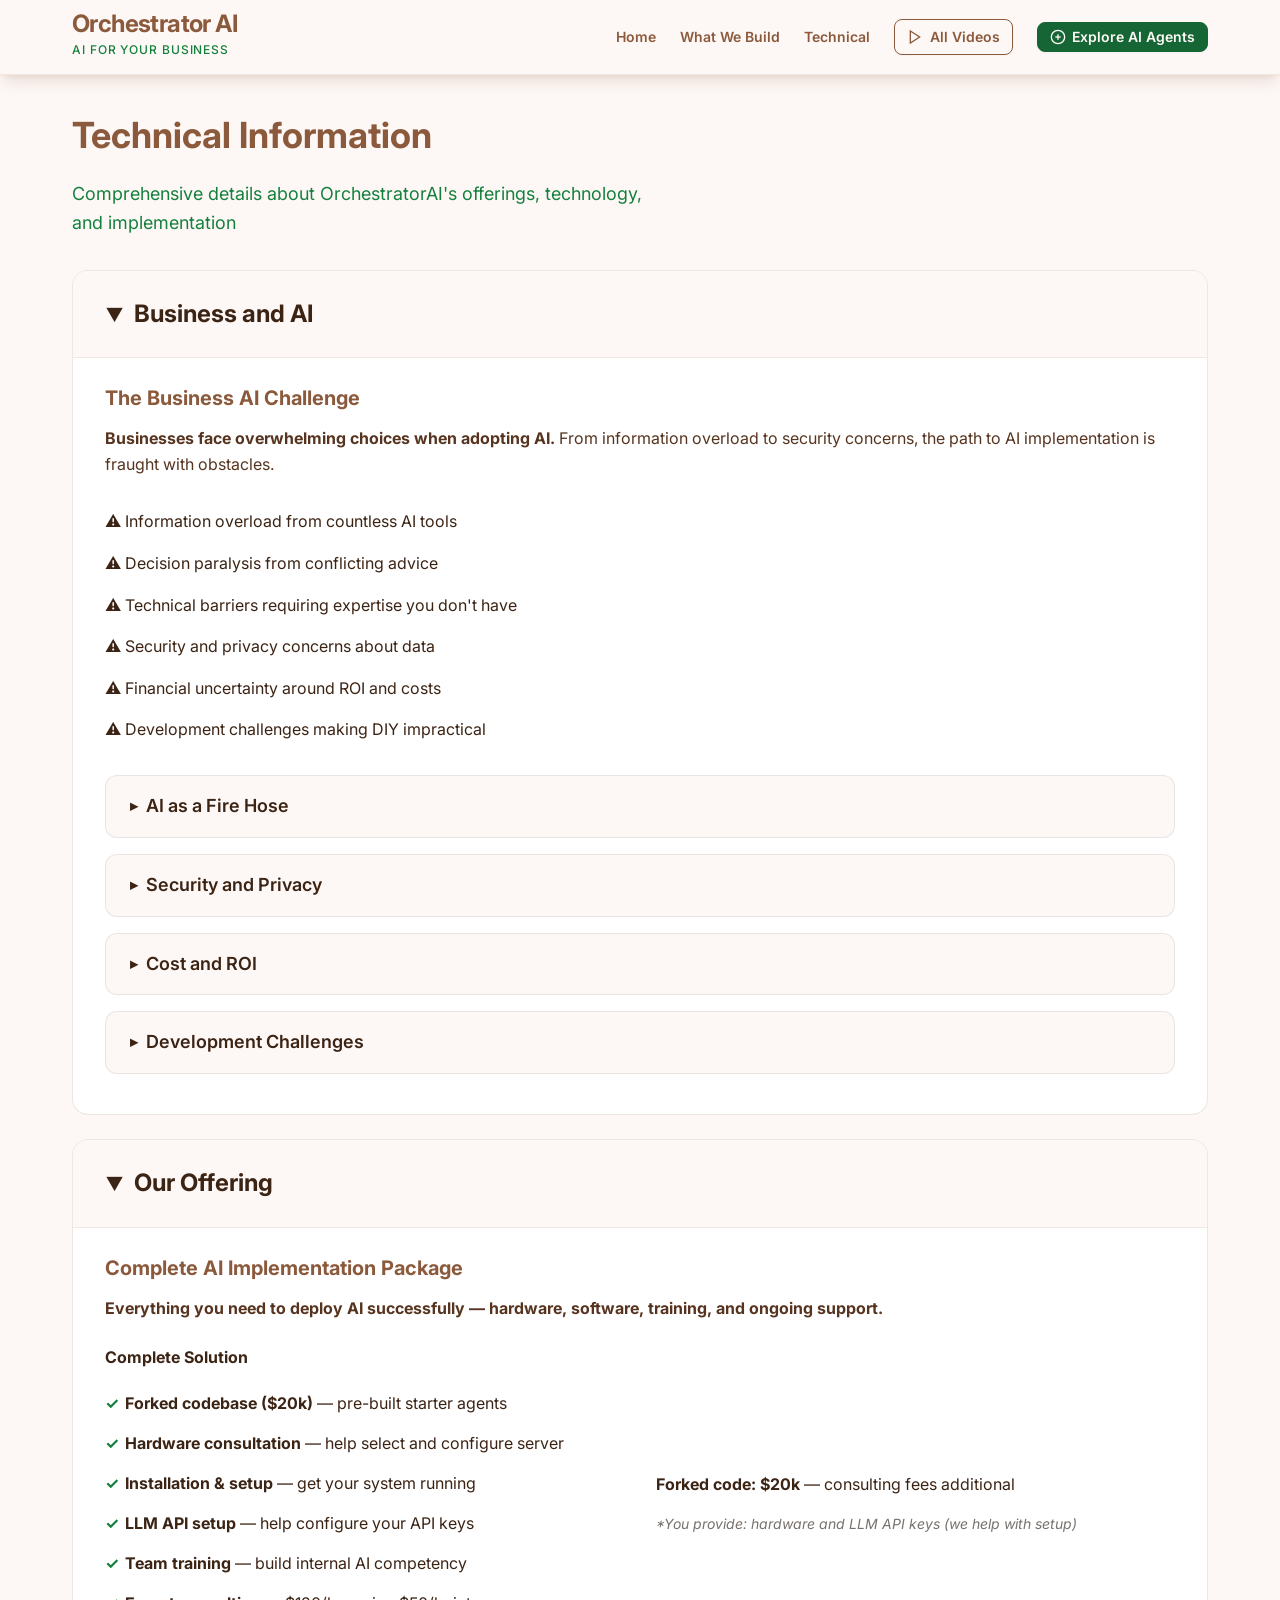
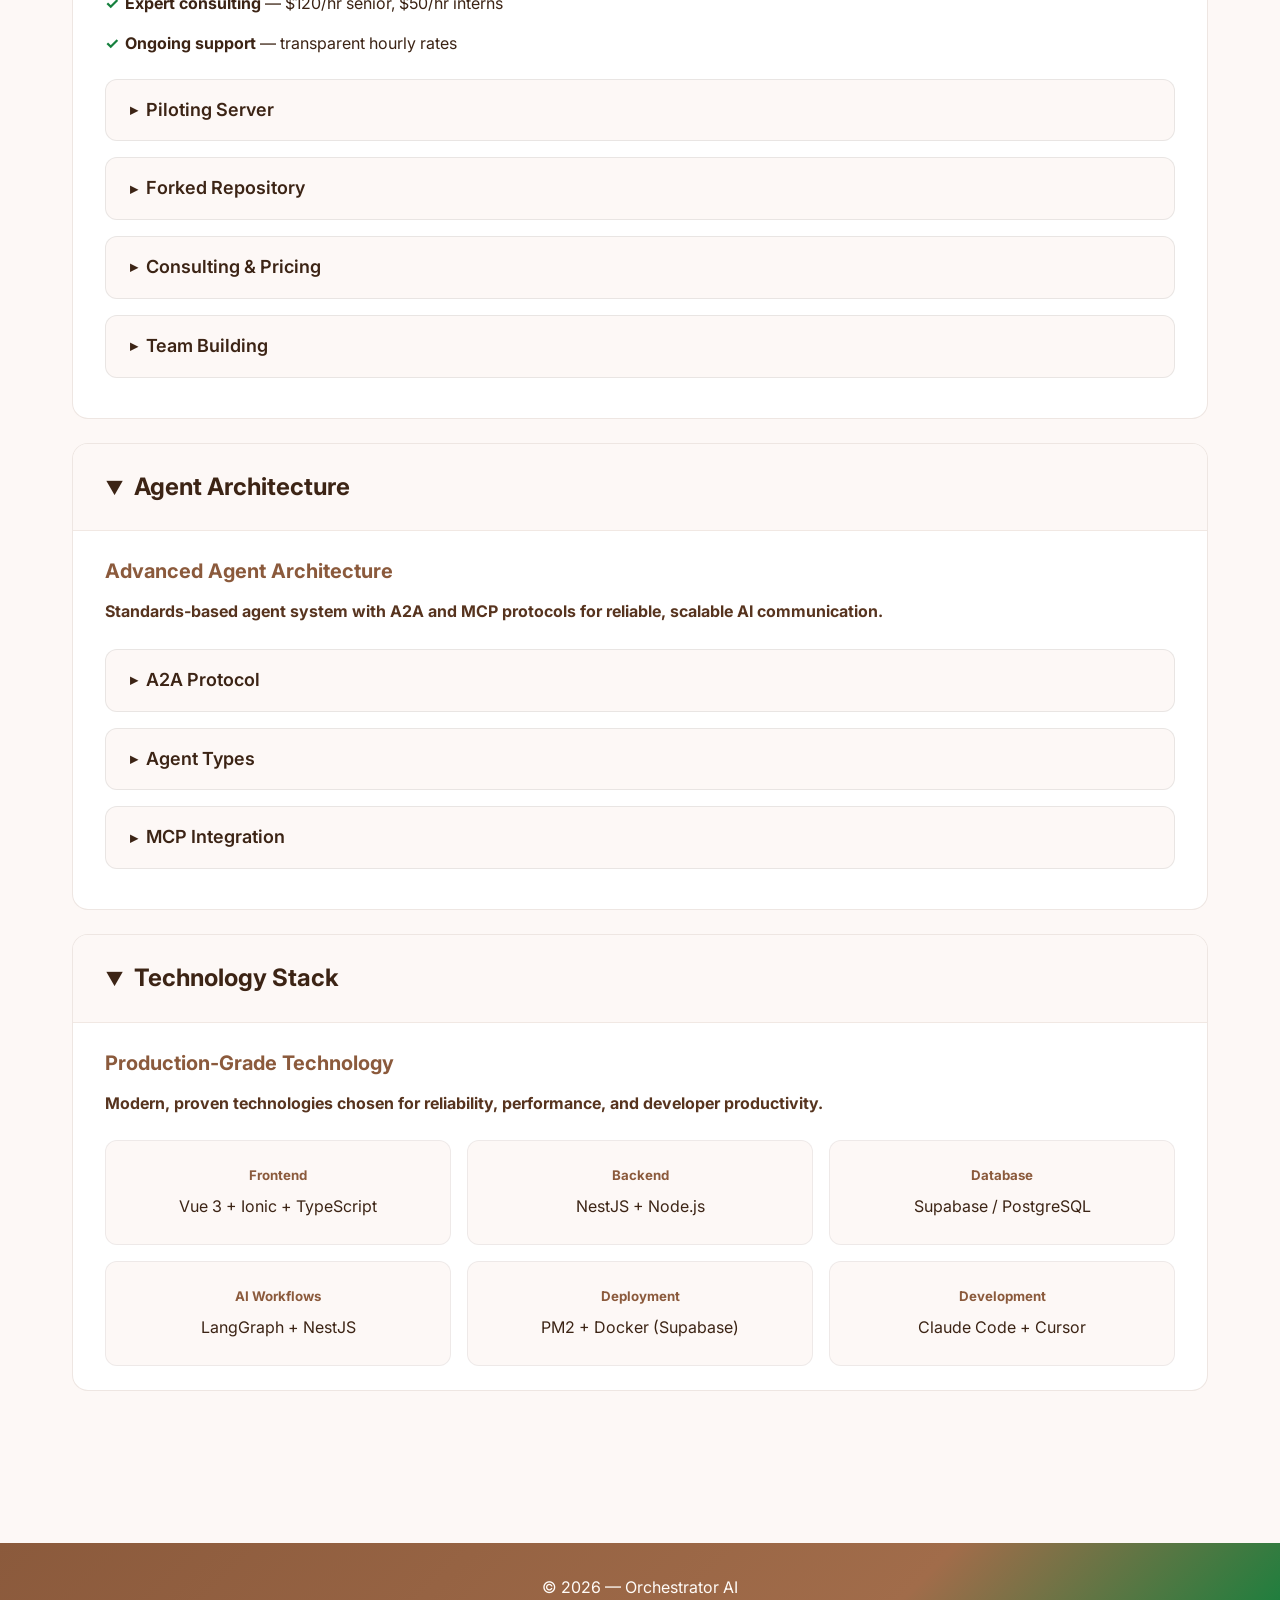
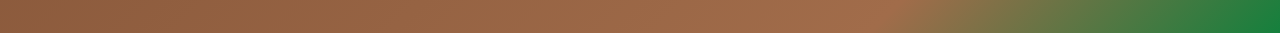
==== commit f7444f10: "deploy: landing page from 6de67d0a" ====
--- a/technical/index.html
+++ b/technical/index.html
@@ -1,5 +1,5 @@
 <!DOCTYPE html><html lang="en"> <head><meta charset="UTF-8"><meta name="viewport" content="width=device-width, initial-scale=1.0"><meta name="description" content="Production-grade AI workforce platform for businesses. On-premise deployment, privacy-first, with intelligent agents that work for your team."><title>Technical Information — Orchestrator AI</title><link rel="icon" type="image/svg+xml" href="/favicon.svg"><link rel="stylesheet" href="/_astro/index.wTqC13aQ.css">
-<link rel="stylesheet" href="/_astro/technical.DyMpdn0k.css"></head> <body>  <header class="landing-header" data-astro-cid-3ef6ksr2> <div class="header-content" data-astro-cid-3ef6ksr2> <a href="/" class="logo" data-astro-cid-3ef6ksr2> <h1 data-astro-cid-3ef6ksr2>Orchestrator AI</h1> <span class="tagline" data-astro-cid-3ef6ksr2>AI for Your Business</span> </a> <nav class="header-nav" data-astro-cid-3ef6ksr2> <a href="/" class="nav-link" data-astro-cid-3ef6ksr2>Landing</a> <a href="/technical" class="nav-link" data-astro-cid-3ef6ksr2>Technical</a> <a href="/videos" class="nav-link outline-btn" data-astro-cid-3ef6ksr2> <svg width="16" height="16" viewBox="0 0 24 24" fill="none" stroke="currentColor" stroke-width="2" data-astro-cid-3ef6ksr2><polygon points="5 3 19 12 5 21 5 3" data-astro-cid-3ef6ksr2></polygon></svg>
+<link rel="stylesheet" href="/_astro/technical.DyMpdn0k.css"></head> <body>  <header class="landing-header" data-astro-cid-3ef6ksr2> <div class="header-content" data-astro-cid-3ef6ksr2> <a href="/" class="logo" data-astro-cid-3ef6ksr2> <h1 data-astro-cid-3ef6ksr2>Orchestrator AI</h1> <span class="tagline" data-astro-cid-3ef6ksr2>AI for Your Business</span> </a> <nav class="header-nav" data-astro-cid-3ef6ksr2> <a href="/" class="nav-link" data-astro-cid-3ef6ksr2>Home</a> <a href="/#showcase" class="nav-link" data-astro-cid-3ef6ksr2>What We Build</a> <a href="/technical" class="nav-link" data-astro-cid-3ef6ksr2>Technical</a> <a href="/videos" class="nav-link outline-btn" data-astro-cid-3ef6ksr2> <svg width="16" height="16" viewBox="0 0 24 24" fill="none" stroke="currentColor" stroke-width="2" data-astro-cid-3ef6ksr2><polygon points="5 3 19 12 5 21 5 3" data-astro-cid-3ef6ksr2></polygon></svg>
 All Videos
 </a> <button class="nav-link outline-btn agent-ideas-btn" onclick="window.openAgentIdeas && window.openAgentIdeas()" data-astro-cid-3ef6ksr2> <svg width="16" height="16" viewBox="0 0 24 24" fill="none" stroke="currentColor" stroke-width="2" data-astro-cid-3ef6ksr2><circle cx="12" cy="12" r="10" data-astro-cid-3ef6ksr2></circle><line x1="12" y1="8" x2="12" y2="16" data-astro-cid-3ef6ksr2></line><line x1="8" y1="12" x2="16" y2="12" data-astro-cid-3ef6ksr2></line></svg>
 Explore AI Agents
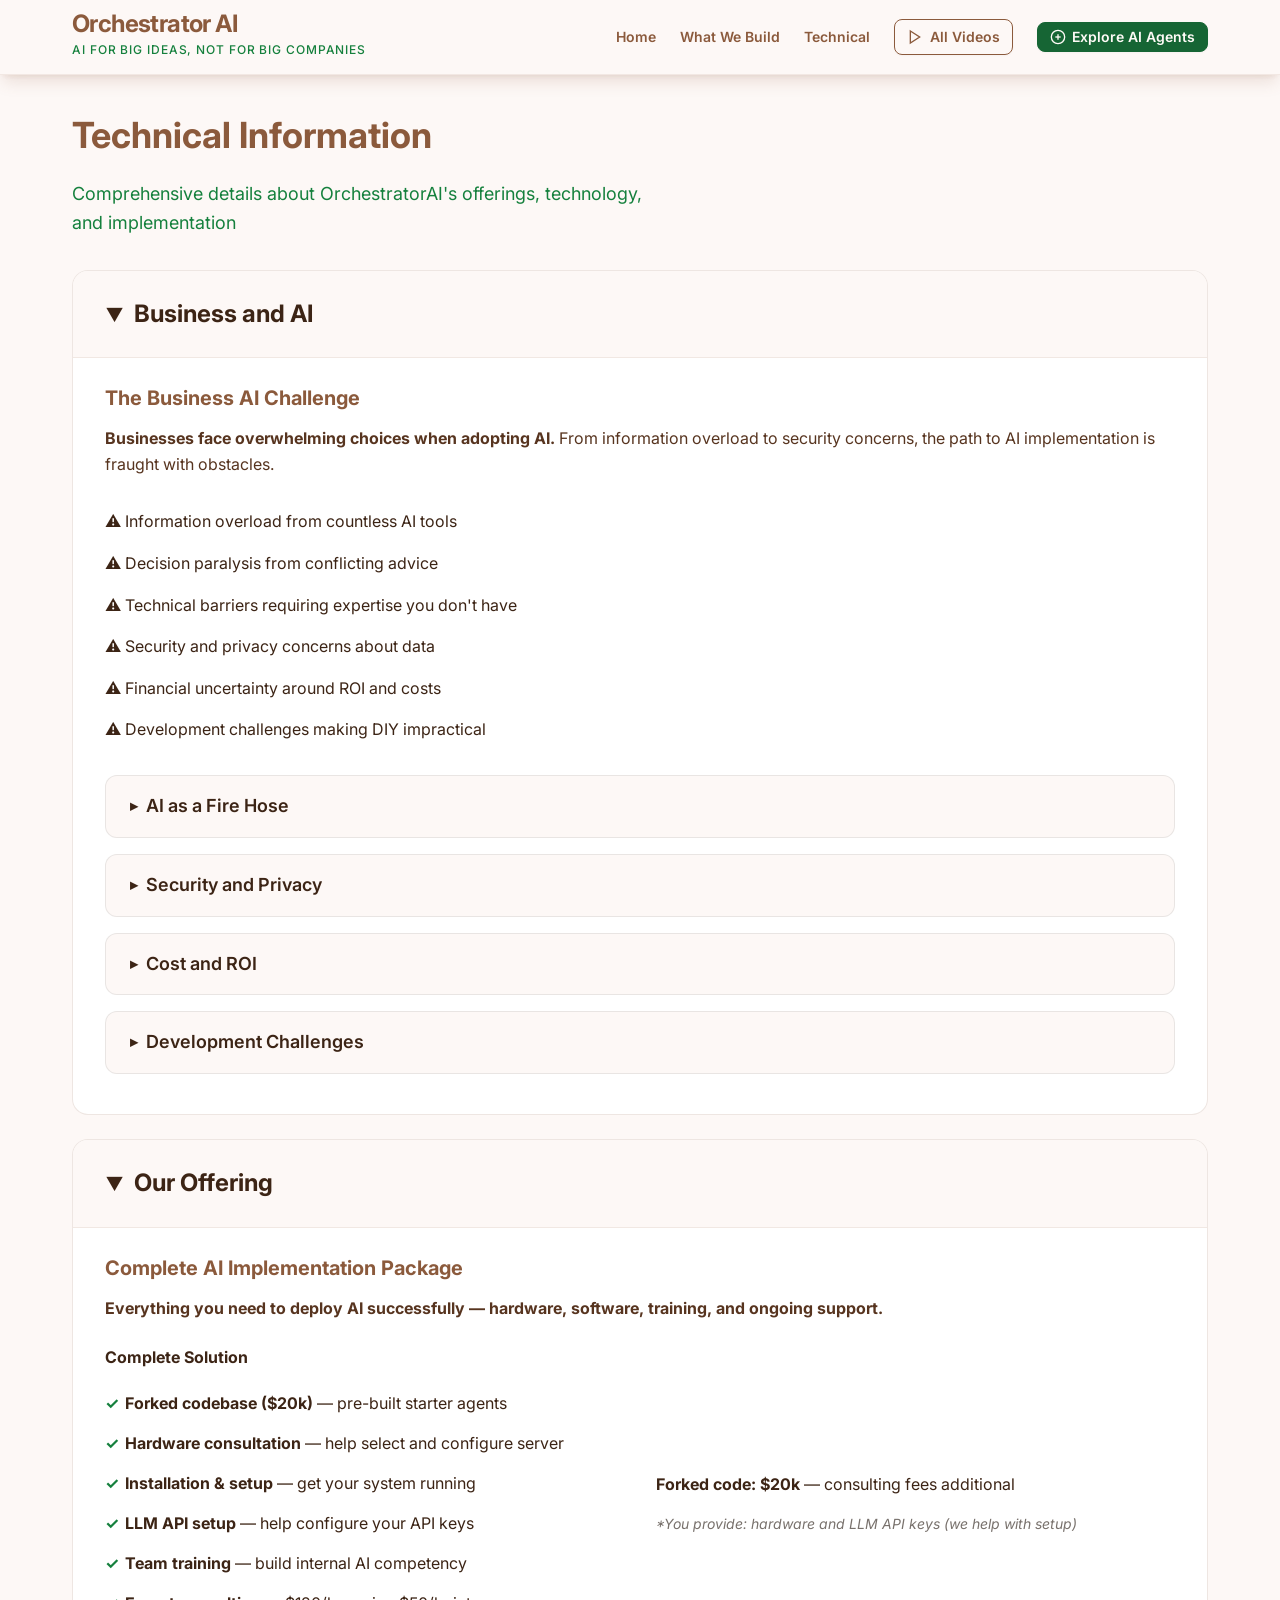
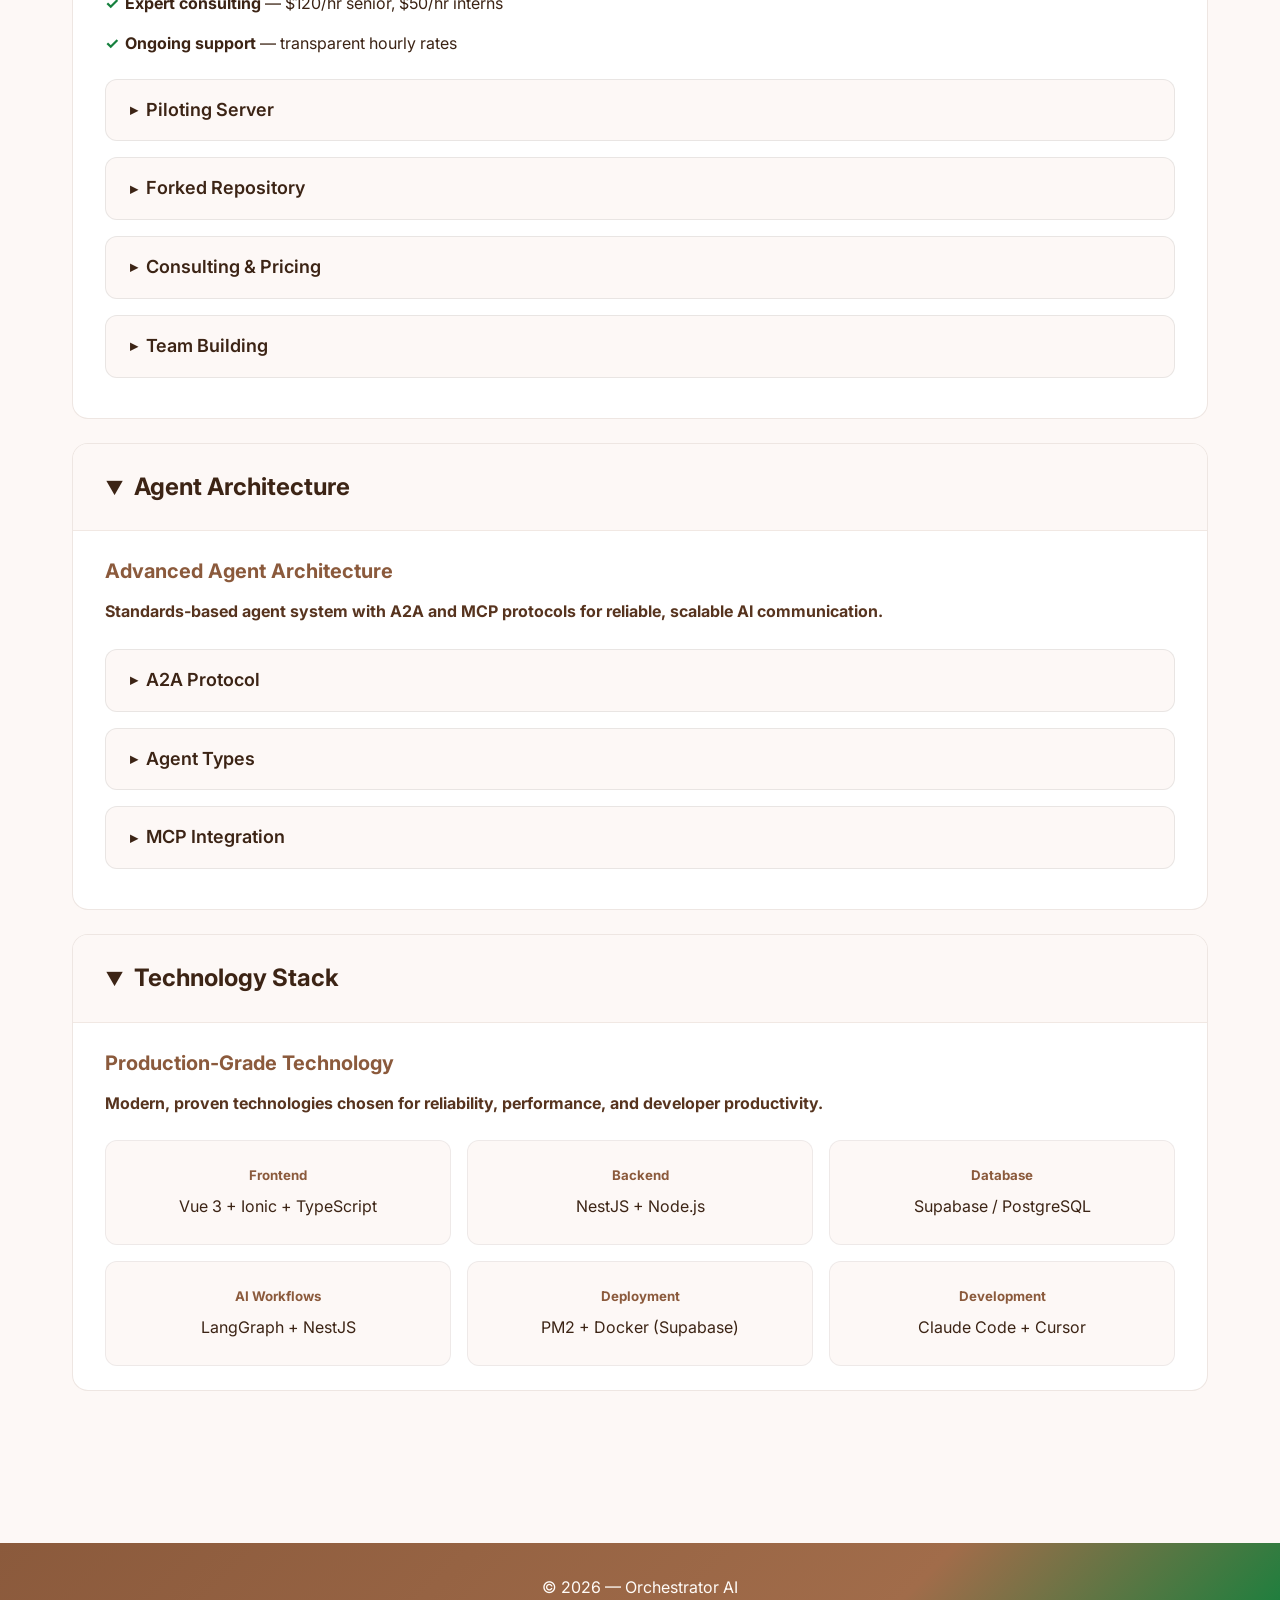
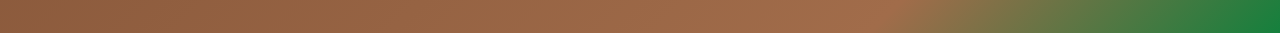
==== commit ee50a7c7: "deploy: landing page from beed3cb4" ====
--- a/technical/index.html
+++ b/technical/index.html
@@ -1,5 +1,5 @@
-<!DOCTYPE html><html lang="en"> <head><meta charset="UTF-8"><meta name="viewport" content="width=device-width, initial-scale=1.0"><meta name="description" content="Production-grade AI workforce platform for businesses. On-premise deployment, privacy-first, with intelligent agents that work for your team."><title>Technical Information — Orchestrator AI</title><link rel="icon" type="image/svg+xml" href="/favicon.svg"><link rel="stylesheet" href="/_astro/index.wTqC13aQ.css">
-<link rel="stylesheet" href="/_astro/technical.DyMpdn0k.css"></head> <body>  <header class="landing-header" data-astro-cid-3ef6ksr2> <div class="header-content" data-astro-cid-3ef6ksr2> <a href="/" class="logo" data-astro-cid-3ef6ksr2> <h1 data-astro-cid-3ef6ksr2>Orchestrator AI</h1> <span class="tagline" data-astro-cid-3ef6ksr2>AI for Your Business</span> </a> <nav class="header-nav" data-astro-cid-3ef6ksr2> <a href="/" class="nav-link" data-astro-cid-3ef6ksr2>Home</a> <a href="/#showcase" class="nav-link" data-astro-cid-3ef6ksr2>What We Build</a> <a href="/technical" class="nav-link" data-astro-cid-3ef6ksr2>Technical</a> <a href="/videos" class="nav-link outline-btn" data-astro-cid-3ef6ksr2> <svg width="16" height="16" viewBox="0 0 24 24" fill="none" stroke="currentColor" stroke-width="2" data-astro-cid-3ef6ksr2><polygon points="5 3 19 12 5 21 5 3" data-astro-cid-3ef6ksr2></polygon></svg>
+<!DOCTYPE html><html lang="en"> <head><meta charset="UTF-8"><meta name="viewport" content="width=device-width, initial-scale=1.0"><meta name="description" content="OrchestratorAI helps small companies turn big ideas into working AI systems with agents plus front-end together, a 1-2 day start, and no AI PhD required."><title>Technical Information — Orchestrator AI</title><link rel="icon" type="image/svg+xml" href="/favicon.svg"><link rel="stylesheet" href="/_astro/index.wTqC13aQ.css">
+<link rel="stylesheet" href="/_astro/technical.DyMpdn0k.css"></head> <body>  <header class="landing-header" data-astro-cid-3ef6ksr2> <div class="header-content" data-astro-cid-3ef6ksr2> <a href="/" class="logo" data-astro-cid-3ef6ksr2> <h1 data-astro-cid-3ef6ksr2>Orchestrator AI</h1> <span class="tagline" data-astro-cid-3ef6ksr2>AI for Big Ideas, not for Big Companies</span> </a> <nav class="header-nav" data-astro-cid-3ef6ksr2> <a href="/" class="nav-link" data-astro-cid-3ef6ksr2>Home</a> <a href="/#showcase" class="nav-link" data-astro-cid-3ef6ksr2>What We Build</a> <a href="/technical" class="nav-link" data-astro-cid-3ef6ksr2>Technical</a> <a href="/videos" class="nav-link outline-btn" data-astro-cid-3ef6ksr2> <svg width="16" height="16" viewBox="0 0 24 24" fill="none" stroke="currentColor" stroke-width="2" data-astro-cid-3ef6ksr2><polygon points="5 3 19 12 5 21 5 3" data-astro-cid-3ef6ksr2></polygon></svg>
 All Videos
 </a> <button class="nav-link outline-btn agent-ideas-btn" onclick="window.openAgentIdeas && window.openAgentIdeas()" data-astro-cid-3ef6ksr2> <svg width="16" height="16" viewBox="0 0 24 24" fill="none" stroke="currentColor" stroke-width="2" data-astro-cid-3ef6ksr2><circle cx="12" cy="12" r="10" data-astro-cid-3ef6ksr2></circle><line x1="12" y1="8" x2="12" y2="16" data-astro-cid-3ef6ksr2></line><line x1="8" y1="12" x2="16" y2="12" data-astro-cid-3ef6ksr2></line></svg>
 Explore AI Agents
